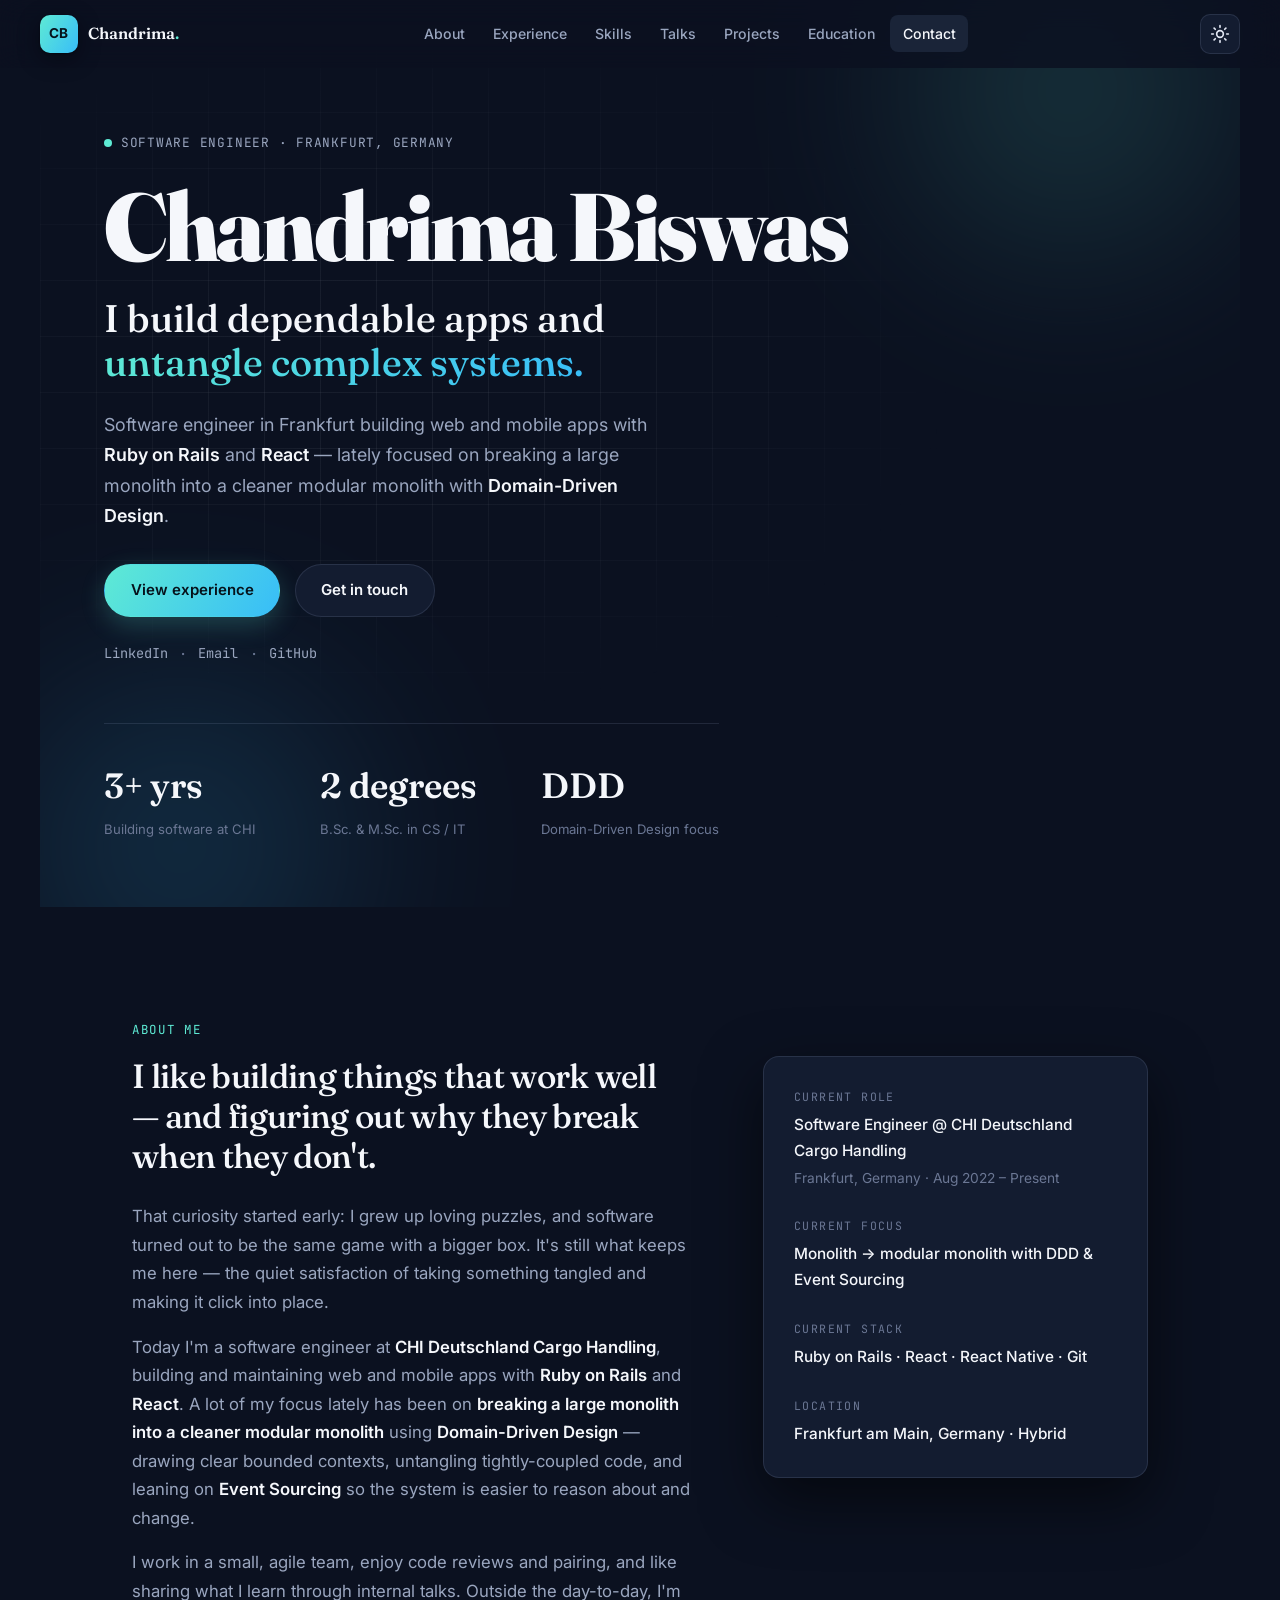
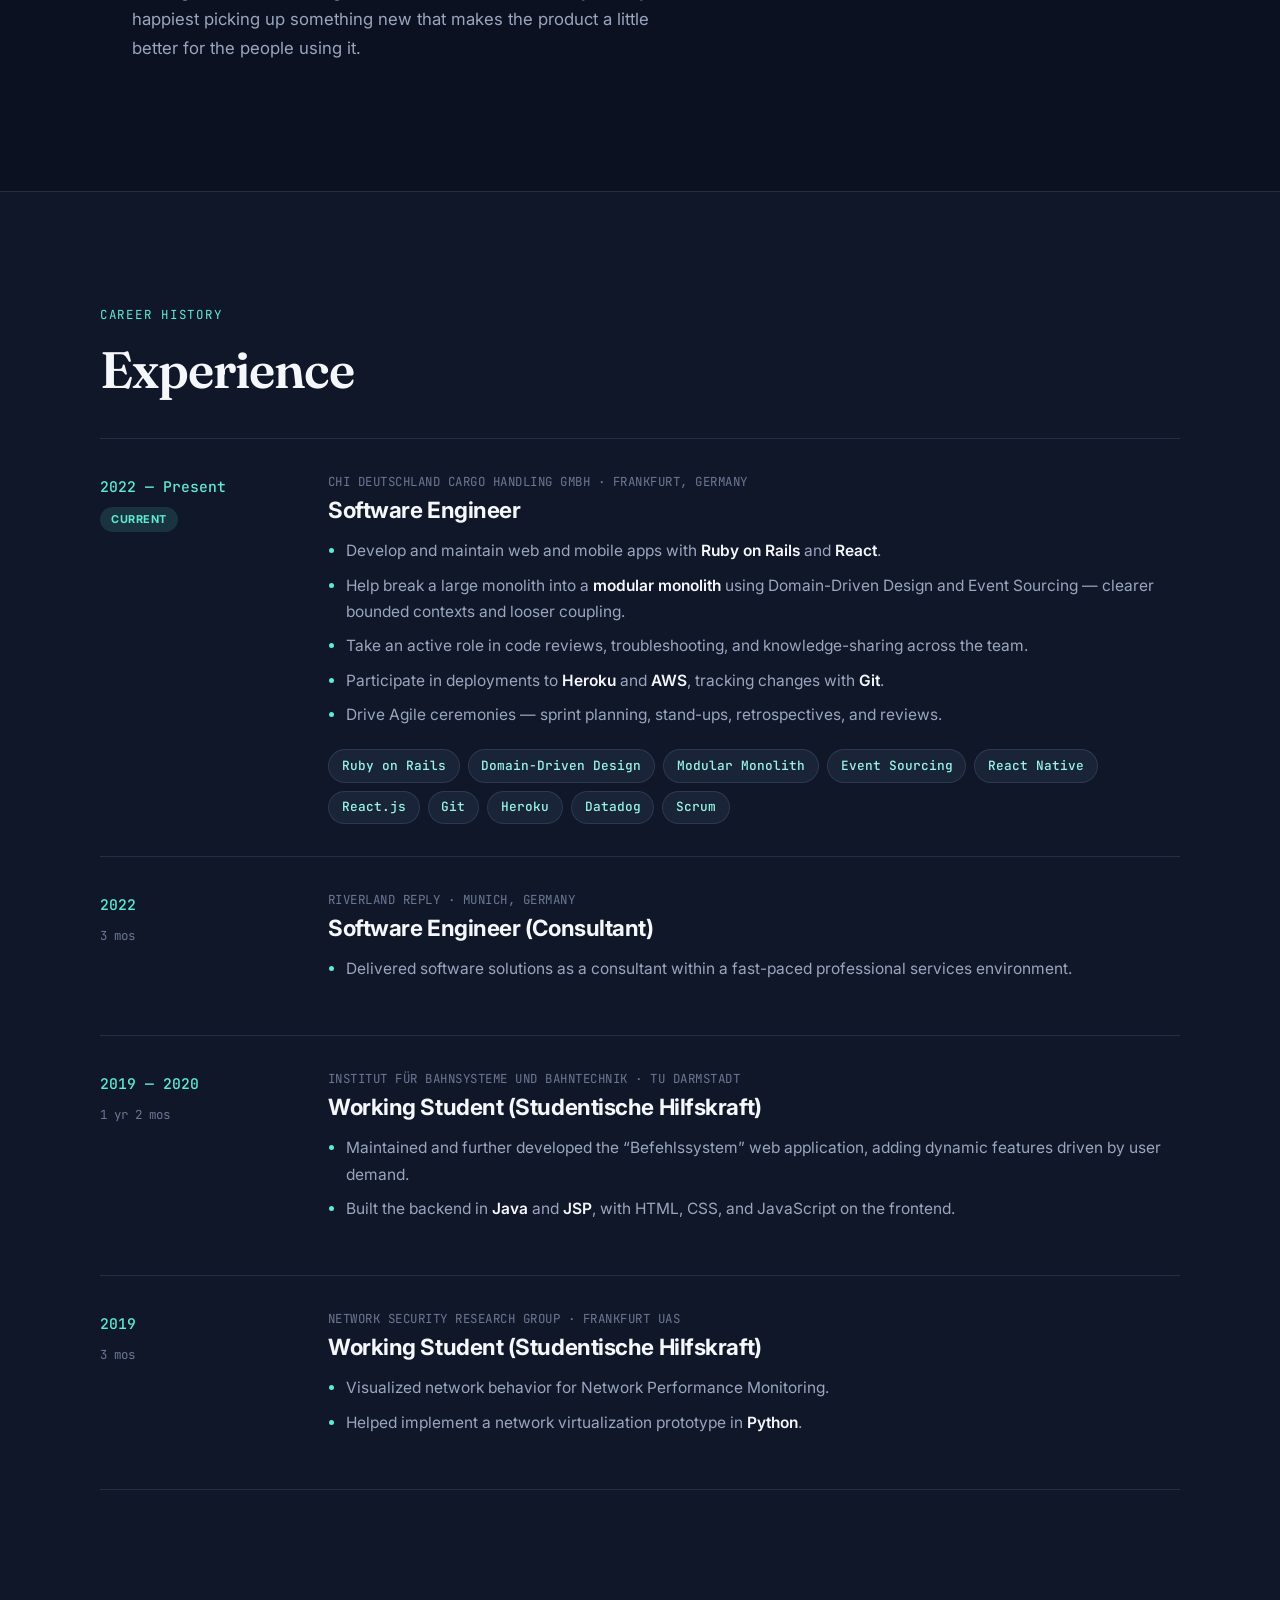
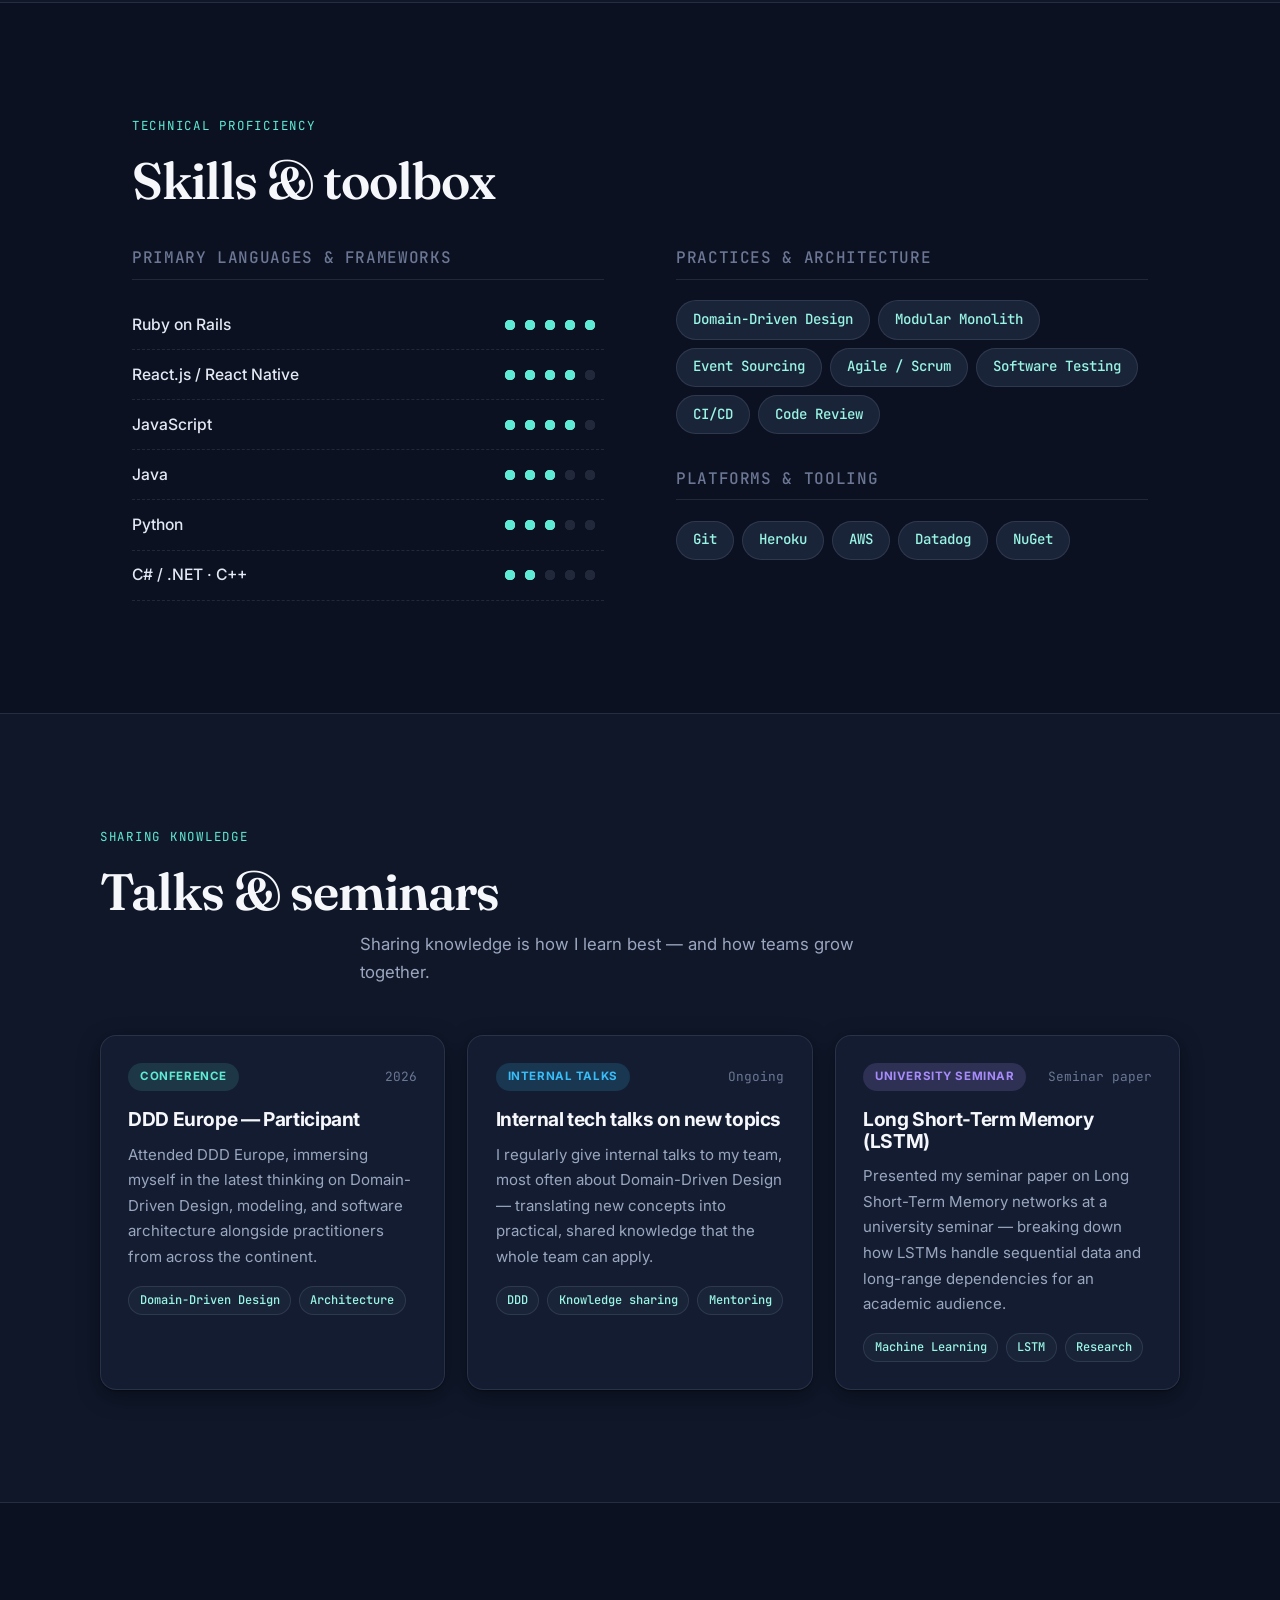
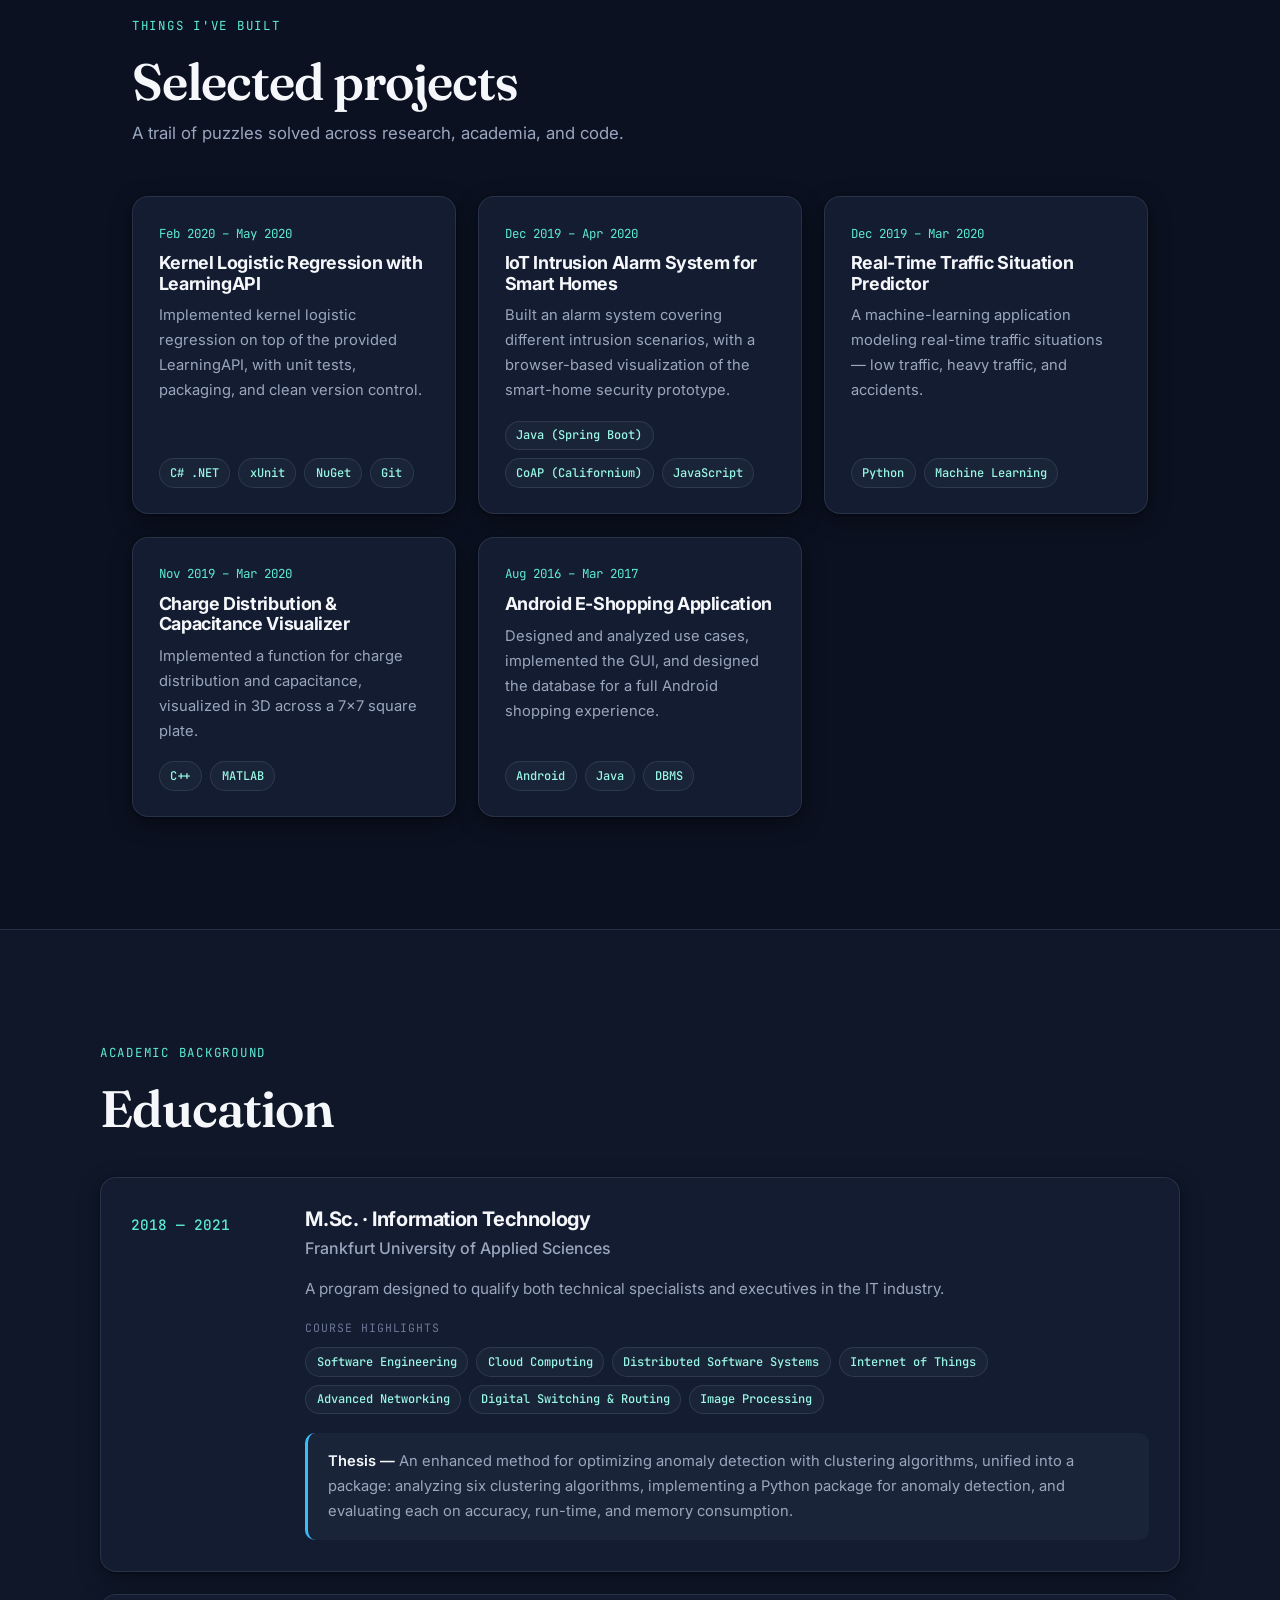
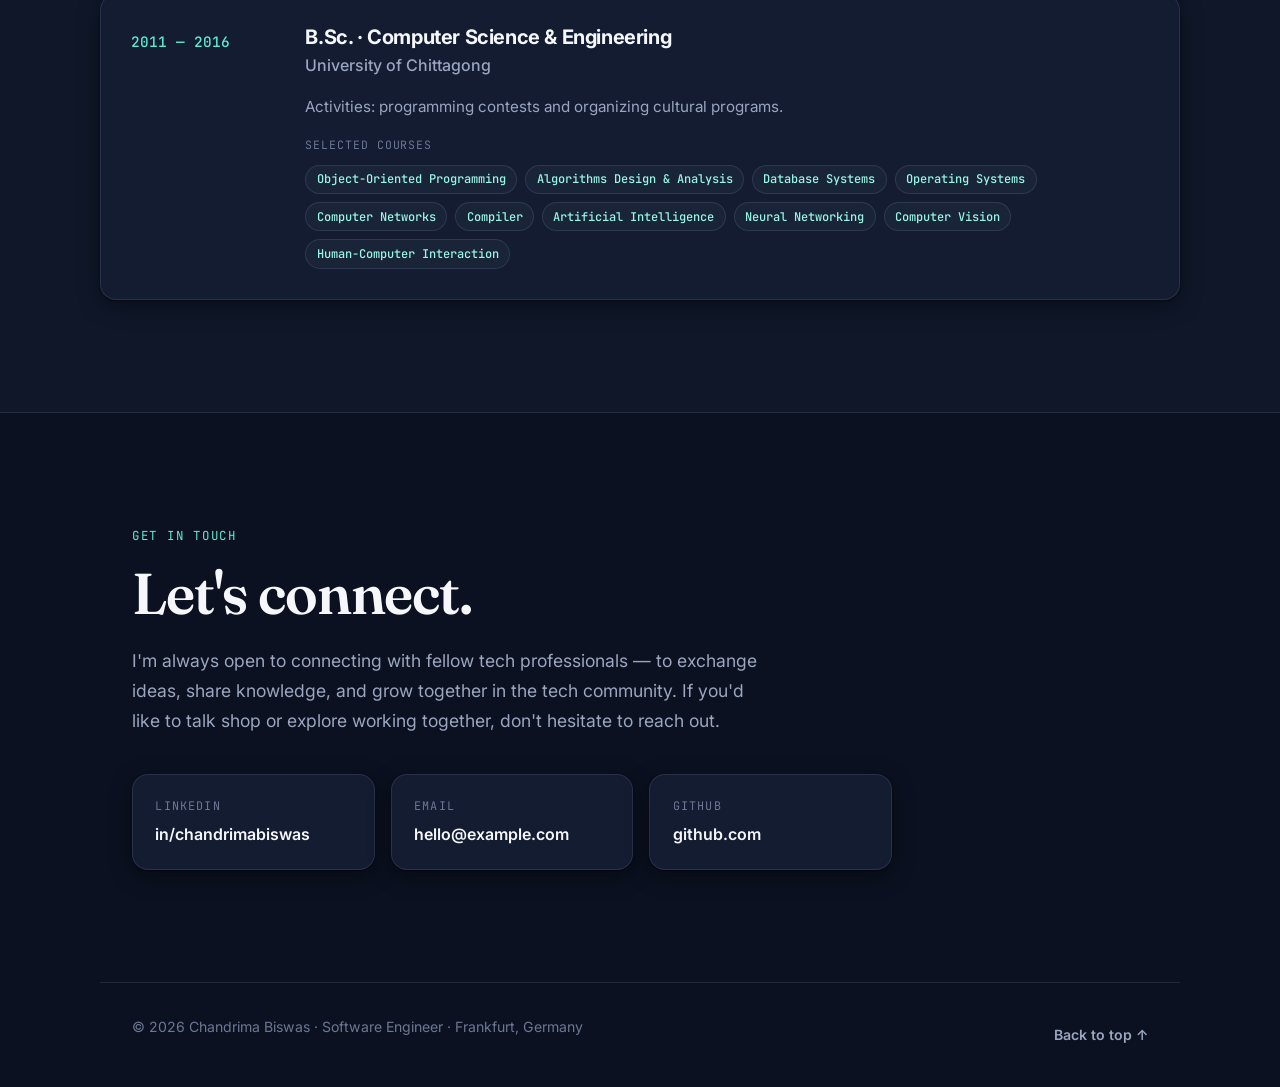
==== index.html @ 15099e91 "Add files via upload" ====
<!DOCTYPE html>
<html lang="en">
  <head>
    <meta charset="UTF-8" />
    <meta name="viewport" content="width=device-width, initial-scale=1.0" />
    <meta
      name="description"
      content="Chandrima Biswas — Software Engineer in Frankfurt. Ruby on Rails, React, and Domain-Driven Design."
    />
    <meta name="author" content="Chandrima Biswas" />
    <title>Chandrima Biswas · Software Engineer</title>
    <link rel="preconnect" href="https://fonts.googleapis.com" />
    <link rel="preconnect" href="https://fonts.gstatic.com" crossorigin />
    <link
      href="https://fonts.googleapis.com/css2?family=Fraunces:opsz,wght@9..144,400;9..144,500;9..144,600;9..144,700;9..144,900&family=Inter:wght@400;500;600;700&family=JetBrains+Mono:wght@400;500&display=swap"
      rel="stylesheet"
    />
    <link rel="stylesheet" href="styles.css" />
    <link
      rel="icon"
      href="data:image/svg+xml,%3Csvg xmlns='http://www.w3.org/2000/svg' viewBox='0 0 100 100'%3E%3Ctext y='.9em' font-size='90'%3E%F0%9F%A7%A9%3C/text%3E%3C/svg%3E"
    />
  </head>
  <body>
    <!-- Progress bar -->
    <div class="scroll-progress" id="scrollProgress"></div>

    <!-- Navigation -->
    <header class="nav" id="nav">
      <a href="#top" class="nav__brand">
        <span class="nav__brand-mark">CB</span>
        <span class="nav__brand-name">Chandrima<span class="nav__brand-dot">.</span></span>
      </a>
      <nav class="nav__links" id="navLinks">
        <a href="#about">About</a>
        <a href="#experience">Experience</a>
        <a href="#skills">Skills</a>
        <a href="#talks">Talks</a>
        <a href="#projects">Projects</a>
        <a href="#education">Education</a>
        <a href="#contact">Contact</a>
      </nav>
      <div class="nav__actions">
        <button
          class="theme-toggle"
          id="themeToggle"
          aria-label="Toggle color theme"
        >
          <svg class="theme-toggle__sun" viewBox="0 0 24 24" width="20" height="20">
            <circle cx="12" cy="12" r="4" />
            <path
              d="M12 2v2M12 20v2M4.93 4.93l1.41 1.41M17.66 17.66l1.41 1.41M2 12h2M20 12h2M4.93 19.07l1.41-1.41M17.66 6.34l1.41-1.41"
            />
          </svg>
          <svg class="theme-toggle__moon" viewBox="0 0 24 24" width="20" height="20">
            <path d="M21 12.79A9 9 0 1 1 11.21 3 7 7 0 0 0 21 12.79z" />
          </svg>
        </button>
        <button class="nav__burger" id="navBurger" aria-label="Open menu">
          <span></span><span></span><span></span>
        </button>
      </div>
    </header>

    <main id="top">
      <!-- Hero -->
      <section class="hero">
        <div class="hero__bg" aria-hidden="true">
          <div class="hero__blob hero__blob--1"></div>
          <div class="hero__blob hero__blob--2"></div>
          <div class="hero__grid"></div>
        </div>
        <div class="hero__inner reveal">
          <p class="hero__eyebrow">
            <span class="hero__dot"></span> Software Engineer · Frankfurt, Germany
          </p>
          <h1 class="hero__name">
            Chandrima <span class="hero__last">Biswas</span>
          </h1>
          <p class="hero__tag">
            I build dependable apps and<br />
            <span class="grad-text">untangle complex systems.</span>
          </p>
          <p class="hero__intro">
            Software engineer in Frankfurt building web and mobile apps with
            <strong>Ruby on Rails</strong> and <strong>React</strong> — lately
            focused on breaking a large monolith into a cleaner modular monolith
            with <strong>Domain-Driven Design</strong>.
          </p>
          <div class="hero__cta">
            <a href="#experience" class="btn btn--primary">View experience</a>
            <a href="#contact" class="btn btn--ghost">Get in touch</a>
          </div>
          <div class="hero__social">
            <a href="https://www.linkedin.com/in/chandrimabiswas/" target="_blank" rel="noopener">LinkedIn</a>
            <span aria-hidden="true">·</span>
            <a href="mailto:cbiswascse26@gmail.com">Email</a>
            <span aria-hidden="true">·</span>
            <a href="https://github.com/cbiswascse" target="_blank" rel="noopener">GitHub</a>
          </div>
        </div>
        <ul class="hero__stats reveal">
          <li>
            <strong>3+ yrs</strong>
            <span>Building software at CHI</span>
          </li>
          <li>
            <strong>2 degrees</strong>
            <span>B.Sc. &amp; M.Sc. in CS / IT</span>
          </li>
          <li>
            <strong>DDD</strong>
            <span>Domain-Driven Design focus</span>
          </li>
        </ul>
      </section>

      <!-- About / Story -->
      <section class="section" id="about">
        <p class="section__eyebrow">About me</p>
        <div class="about">
          <div class="about__story reveal">
            <h2 class="about__headline">
              I like building things that work well — and figuring out why they
              break when they don't.
            </h2>
            <p>
              That curiosity started early: I grew up loving puzzles, and software
              turned out to be the same game with a bigger box. It's still what
              keeps me here — the quiet satisfaction of taking something tangled
              and making it click into place.
            </p>
            <p>
              Today I'm a software engineer at
              <strong>CHI Deutschland Cargo Handling</strong>, building and
              maintaining web and mobile apps with
              <strong>Ruby on Rails</strong> and <strong>React</strong>. A lot of
              my focus lately has been on
              <strong>breaking a large monolith into a cleaner modular monolith</strong>
              using <strong>Domain-Driven Design</strong> — drawing clear bounded
              contexts, untangling tightly-coupled code, and leaning on
              <strong>Event Sourcing</strong> so the system is easier to reason
              about and change.
            </p>
            <p>
              I work in a small, agile team, enjoy code reviews and pairing, and
              like sharing what I learn through internal talks. Outside the
              day-to-day, I'm happiest picking up something new that makes the
              product a little better for the people using it.
            </p>
          </div>
          <aside class="about__panel reveal">
            <div class="fact">
              <p class="fact__label">Current role</p>
              <p class="fact__value">
                Software Engineer @ CHI Deutschland Cargo Handling
                <span>Frankfurt, Germany · Aug 2022 – Present</span>
              </p>
            </div>
            <div class="fact">
              <p class="fact__label">Current focus</p>
              <p class="fact__value">
                Monolith → modular monolith with DDD &amp; Event Sourcing
              </p>
            </div>
            <div class="fact">
              <p class="fact__label">Current stack</p>
              <p class="fact__value">
                Ruby on Rails · React · React Native · Git
              </p>
            </div>
            <div class="fact">
              <p class="fact__label">Location</p>
              <p class="fact__value">Frankfurt am Main, Germany · Hybrid</p>
            </div>
          </aside>
        </div>
      </section>

      <!-- Experience -->
      <section class="section section--alt" id="experience">
        <p class="section__eyebrow">Career history</p>
        <h2 class="section__title">Experience</h2>
        <div class="xp">
          <article class="xp__item reveal">
            <div class="xp__when">
              <span class="xp__years">2022 — Present</span>
              <span class="badge badge--live">Current</span>
            </div>
            <div class="xp__what">
              <p class="xp__org">CHI Deutschland Cargo Handling GmbH · Frankfurt, Germany</p>
              <h3 class="xp__role">Software Engineer</h3>
              <ul class="xp__points">
                <li>
                  Develop and maintain web and mobile apps with
                  <strong>Ruby on Rails</strong> and <strong>React</strong>.
                </li>
                <li>
                  Help break a large monolith into a
                  <strong>modular monolith</strong> using Domain-Driven Design and
                  Event Sourcing — clearer bounded contexts and looser coupling.
                </li>
                <li>
                  Take an active role in code reviews, troubleshooting, and
                  knowledge-sharing across the team.
                </li>
                <li>
                  Participate in deployments to <strong>Heroku</strong> and
                  <strong>AWS</strong>, tracking changes with <strong>Git</strong>.
                </li>
                <li>
                  Drive Agile ceremonies — sprint planning, stand-ups,
                  retrospectives, and reviews.
                </li>
              </ul>
              <ul class="chips">
                <li>Ruby on Rails</li>
                <li>Domain-Driven Design</li>
                <li>Modular Monolith</li>
                <li>Event Sourcing</li>
                <li>React Native</li>
                <li>React.js</li>
                <li>Git</li>
                <li>Heroku</li>
                <li>Datadog</li>
                <li>Scrum</li>
              </ul>
            </div>
          </article>

          <article class="xp__item reveal">
            <div class="xp__when">
              <span class="xp__years">2022</span>
              <span class="xp__sub">3 mos</span>
            </div>
            <div class="xp__what">
              <p class="xp__org">Riverland Reply · Munich, Germany</p>
              <h3 class="xp__role">Software Engineer (Consultant)</h3>
              <ul class="xp__points">
                <li>
                  Delivered software solutions as a consultant within a fast-paced
                  professional services environment.
                </li>
              </ul>
            </div>
          </article>

          <article class="xp__item reveal">
            <div class="xp__when">
              <span class="xp__years">2019 — 2020</span>
              <span class="xp__sub">1 yr 2 mos</span>
            </div>
            <div class="xp__what">
              <p class="xp__org">
                Institut für Bahnsysteme und Bahntechnik · TU Darmstadt
              </p>
              <h3 class="xp__role">Working Student (Studentische Hilfskraft)</h3>
              <ul class="xp__points">
                <li>
                  Maintained and further developed the “Befehlssystem” web
                  application, adding dynamic features driven by user demand.
                </li>
                <li>
                  Built the backend in <strong>Java</strong> and
                  <strong>JSP</strong>, with HTML, CSS, and JavaScript on the
                  frontend.
                </li>
              </ul>
            </div>
          </article>

          <article class="xp__item reveal">
            <div class="xp__when">
              <span class="xp__years">2019</span>
              <span class="xp__sub">3 mos</span>
            </div>
            <div class="xp__what">
              <p class="xp__org">
                Network Security Research Group · Frankfurt UAS
              </p>
              <h3 class="xp__role">Working Student (Studentische Hilfskraft)</h3>
              <ul class="xp__points">
                <li>
                  Visualized network behavior for Network Performance Monitoring.
                </li>
                <li>
                  Helped implement a network virtualization prototype in
                  <strong>Python</strong>.
                </li>
              </ul>
            </div>
          </article>
        </div>
      </section>

      <!-- Skills -->
      <section class="section" id="skills">
        <p class="section__eyebrow">Technical proficiency</p>
        <h2 class="section__title">Skills &amp; toolbox</h2>
        <div class="skills">
          <div class="skills__col reveal">
            <h3 class="skills__heading">Primary languages &amp; frameworks</h3>
            <div class="skill">
              <span class="skill__name">Ruby on Rails</span>
              <span class="dots" data-level="5" aria-hidden="true"></span>
            </div>
            <div class="skill">
              <span class="skill__name">React.js / React Native</span>
              <span class="dots" data-level="4" aria-hidden="true"></span>
            </div>
            <div class="skill">
              <span class="skill__name">JavaScript</span>
              <span class="dots" data-level="4" aria-hidden="true"></span>
            </div>
            <div class="skill">
              <span class="skill__name">Java</span>
              <span class="dots" data-level="3" aria-hidden="true"></span>
            </div>
            <div class="skill">
              <span class="skill__name">Python</span>
              <span class="dots" data-level="3" aria-hidden="true"></span>
            </div>
            <div class="skill">
              <span class="skill__name">C# / .NET · C++</span>
              <span class="dots" data-level="2" aria-hidden="true"></span>
            </div>
          </div>

          <div class="skills__col reveal">
            <h3 class="skills__heading">Practices &amp; architecture</h3>
            <ul class="chips chips--lg">
              <li>Domain-Driven Design</li>
              <li>Modular Monolith</li>
              <li>Event Sourcing</li>
              <li>Agile / Scrum</li>
              <li>Software Testing</li>
              <li>CI/CD</li>
              <li>Code Review</li>
            </ul>

            <h3 class="skills__heading skills__heading--mt">
              Platforms &amp; tooling
            </h3>
            <ul class="chips chips--lg">
              <li>Git</li>
              <li>Heroku</li>
              <li>AWS</li>
              <li>Datadog</li>
              <li>NuGet</li>
            </ul>
          </div>
        </div>
      </section>

      <!-- Talks & Seminars  (kept as-is) -->
      <section class="section section--alt" id="talks">
        <p class="section__eyebrow">Sharing knowledge</p>
        <h2 class="section__title">Talks &amp; seminars</h2>
        <p class="section__sub">
          Sharing knowledge is how I learn best — and how teams grow together.
        </p>
        <div class="talks">
          <article class="talk reveal">
            <div class="talk__top">
              <span class="talk__tag">Conference</span>
              <span class="talk__year">2026</span>
            </div>
            <h3 class="talk__title">DDD Europe — Participant</h3>
            <p class="talk__desc">
              Attended DDD Europe, immersing myself in the latest thinking on
              Domain-Driven Design, modeling, and software architecture alongside
              practitioners from across the continent.
            </p>
            <ul class="chips chips--sm">
              <li>Domain-Driven Design</li>
              <li>Architecture</li>
            </ul>
          </article>

          <article class="talk reveal">
            <div class="talk__top">
              <span class="talk__tag talk__tag--alt">Internal talks</span>
              <span class="talk__year">Ongoing</span>
            </div>
            <h3 class="talk__title">Internal tech talks on new topics</h3>
            <p class="talk__desc">
              I regularly give internal talks to my team, most often about
              Domain-Driven Design — translating new concepts into practical,
              shared knowledge that the whole team can apply.
            </p>
            <ul class="chips chips--sm">
              <li>DDD</li>
              <li>Knowledge sharing</li>
              <li>Mentoring</li>
            </ul>
          </article>

          <article class="talk reveal">
            <div class="talk__top">
              <span class="talk__tag talk__tag--uni">University seminar</span>
              <span class="talk__year">Seminar paper</span>
            </div>
            <h3 class="talk__title">Long Short-Term Memory (LSTM)</h3>
            <p class="talk__desc">
              Presented my seminar paper on Long Short-Term Memory networks at a
              university seminar — breaking down how LSTMs handle sequential data
              and long-range dependencies for an academic audience.
            </p>
            <ul class="chips chips--sm">
              <li>Machine Learning</li>
              <li>LSTM</li>
              <li>Research</li>
            </ul>
          </article>
        </div>
      </section>

      <!-- Selected projects  (kept as-is) -->
      <section class="section" id="projects">
        <p class="section__eyebrow">Things I've built</p>
        <h2 class="section__title">Selected projects</h2>
        <p class="section__sub">
          A trail of puzzles solved across research, academia, and code.
        </p>
        <div class="projects">
          <article class="pcard reveal">
            <span class="pcard__date">Feb 2020 – May 2020</span>
            <h3 class="pcard__title">Kernel Logistic Regression with LearningAPI</h3>
            <p class="pcard__desc">
              Implemented kernel logistic regression on top of the provided
              LearningAPI, with unit tests, packaging, and clean version control.
            </p>
            <ul class="chips chips--sm">
              <li>C# .NET</li>
              <li>xUnit</li>
              <li>NuGet</li>
              <li>Git</li>
            </ul>
          </article>

          <article class="pcard reveal">
            <span class="pcard__date">Dec 2019 – Apr 2020</span>
            <h3 class="pcard__title">IoT Intrusion Alarm System for Smart Homes</h3>
            <p class="pcard__desc">
              Built an alarm system covering different intrusion scenarios, with a
              browser-based visualization of the smart-home security prototype.
            </p>
            <ul class="chips chips--sm">
              <li>Java (Spring Boot)</li>
              <li>CoAP (Californium)</li>
              <li>JavaScript</li>
            </ul>
          </article>

          <article class="pcard reveal">
            <span class="pcard__date">Dec 2019 – Mar 2020</span>
            <h3 class="pcard__title">Real-Time Traffic Situation Predictor</h3>
            <p class="pcard__desc">
              A machine-learning application modeling real-time traffic situations —
              low traffic, heavy traffic, and accidents.
            </p>
            <ul class="chips chips--sm">
              <li>Python</li>
              <li>Machine Learning</li>
            </ul>
          </article>

          <article class="pcard reveal">
            <span class="pcard__date">Nov 2019 – Mar 2020</span>
            <h3 class="pcard__title">Charge Distribution &amp; Capacitance Visualizer</h3>
            <p class="pcard__desc">
              Implemented a function for charge distribution and capacitance,
              visualized in 3D across a 7×7 square plate.
            </p>
            <ul class="chips chips--sm">
              <li>C++</li>
              <li>MATLAB</li>
            </ul>
          </article>

          <article class="pcard reveal">
            <span class="pcard__date">Aug 2016 – Mar 2017</span>
            <h3 class="pcard__title">Android E-Shopping Application</h3>
            <p class="pcard__desc">
              Designed and analyzed use cases, implemented the GUI, and designed the
              database for a full Android shopping experience.
            </p>
            <ul class="chips chips--sm">
              <li>Android</li>
              <li>Java</li>
              <li>DBMS</li>
            </ul>
          </article>
        </div>
      </section>

      <!-- Education -->
      <section class="section section--alt" id="education">
        <p class="section__eyebrow">Academic background</p>
        <h2 class="section__title">Education</h2>
        <div class="edu">
          <article class="ecard reveal">
            <div class="ecard__year">2018 — 2021</div>
            <div class="ecard__body">
              <h3 class="ecard__deg">M.Sc. · Information Technology</h3>
              <p class="ecard__school">Frankfurt University of Applied Sciences</p>
              <p class="ecard__desc">
                A program designed to qualify both technical specialists and
                executives in the IT industry.
              </p>
              <p class="ecard__label">Course highlights</p>
              <ul class="chips chips--sm">
                <li>Software Engineering</li>
                <li>Cloud Computing</li>
                <li>Distributed Software Systems</li>
                <li>Internet of Things</li>
                <li>Advanced Networking</li>
                <li>Digital Switching &amp; Routing</li>
                <li>Image Processing</li>
              </ul>
              <div class="ecard__thesis">
                <strong>Thesis —</strong> An enhanced method for optimizing anomaly
                detection with clustering algorithms, unified into a package:
                analyzing six clustering algorithms, implementing a Python package
                for anomaly detection, and evaluating each on accuracy, run-time,
                and memory consumption.
              </div>
            </div>
          </article>

          <article class="ecard reveal">
            <div class="ecard__year">2011 — 2016</div>
            <div class="ecard__body">
              <h3 class="ecard__deg">B.Sc. · Computer Science &amp; Engineering</h3>
              <p class="ecard__school">University of Chittagong</p>
              <p class="ecard__desc">
                Activities: programming contests and organizing cultural programs.
              </p>
              <p class="ecard__label">Selected courses</p>
              <ul class="chips chips--sm">
                <li>Object-Oriented Programming</li>
                <li>Algorithms Design &amp; Analysis</li>
                <li>Database Systems</li>
                <li>Operating Systems</li>
                <li>Computer Networks</li>
                <li>Compiler</li>
                <li>Artificial Intelligence</li>
                <li>Neural Networking</li>
                <li>Computer Vision</li>
                <li>Human-Computer Interaction</li>
              </ul>
            </div>
          </article>
        </div>
      </section>

      <!-- Contact -->
      <section class="section section--contact" id="contact">
        <p class="section__eyebrow">Get in touch</p>
        <div class="contact reveal">
          <h2 class="contact__title">Let's connect.</h2>
          <p class="contact__sub">
            I'm always open to connecting with fellow tech professionals — to
            exchange ideas, share knowledge, and grow together in the tech
            community. If you'd like to talk shop or explore working together,
            don't hesitate to reach out.
          </p>
          <div class="contact__grid">
            <a
              class="contact__card"
              href="https://www.linkedin.com/in/chandrimabiswas/"
              target="_blank"
              rel="noopener"
            >
              <span class="contact__card-label">LinkedIn</span>
              <span class="contact__card-value">in/chandrimabiswas</span>
            </a>
            <a class="contact__card" href="mailto:hello@example.com">
              <span class="contact__card-label">Email</span>
              <span class="contact__card-value">hello@example.com</span>
            </a>
            <a
              class="contact__card"
              href="https://github.com/"
              target="_blank"
              rel="noopener"
            >
              <span class="contact__card-label">GitHub</span>
              <span class="contact__card-value">github.com</span>
            </a>
          </div>
        </div>
      </section>
    </main>

    <footer class="footer">
      <p>© <span id="year"></span> Chandrima Biswas · Software Engineer · Frankfurt, Germany</p>
      <a href="#top" class="footer__top">Back to top ↑</a>
    </footer>

    <script src="script.js"></script>
  </body>
</html>
---- styles.css ----
/* ============================================================
   Chandrima Biswas — Portfolio (editorial layout · dark teal)
   ============================================================ */

/* ----- Theme tokens (dark by default) ----- */
:root {
  --bg: #0b1120;
  --bg-alt: #0f1729;
  --surface: #131c30;
  --surface-2: #1a2438;
  --text: #e3e8f4;
  --text-strong: #f5f7fb;
  --text-soft: #9aa6bf;
  --text-faint: #6b7794;
  --border: rgba(148, 163, 198, 0.16);
  --accent: #5eead4;
  --accent-soft: #99f6e4;
  --accent-2: #38bdf8;
  --accent-3: #a78bfa;
  --grad: linear-gradient(120deg, #5eead4 0%, #38bdf8 100%);
  --glow: rgba(94, 234, 212, 0.13);
  --shadow-sm: 0 1px 2px rgba(0, 0, 0, 0.4), 0 6px 22px rgba(0, 0, 0, 0.4);
  --shadow-md: 0 22px 60px rgba(0, 0, 0, 0.55);
  --radius: 16px;
  --radius-sm: 10px;
  --maxw: 1080px;
  --font-sans: "Inter", system-ui, -apple-system, sans-serif;
  --font-serif: "Fraunces", Georgia, serif;
  --font-mono: "JetBrains Mono", ui-monospace, monospace;
}

[data-theme="light"] {
  --bg: #f6f4ef;
  --bg-alt: #fffefb;
  --surface: #ffffff;
  --surface-2: #efece4;
  --text: #24303f;
  --text-strong: #11171f;
  --text-soft: #51607a;
  --text-faint: #8793a8;
  --border: rgba(36, 48, 63, 0.14);
  --accent: #0d9488;
  --accent-soft: #0f766e;
  --accent-2: #0284c7;
  --accent-3: #7c3aed;
  --grad: linear-gradient(120deg, #0d9488 0%, #0284c7 100%);
  --glow: rgba(13, 148, 136, 0.1);
  --shadow-sm: 0 1px 2px rgba(36, 48, 63, 0.05),
    0 6px 20px rgba(36, 48, 63, 0.06);
  --shadow-md: 0 18px 50px rgba(36, 48, 63, 0.12);
}

/* ----- Base ----- */
*,
*::before,
*::after {
  box-sizing: border-box;
}

html {
  scroll-behavior: smooth;
  scroll-padding-top: 90px;
}

body {
  margin: 0;
  font-family: var(--font-sans);
  background: var(--bg);
  color: var(--text);
  line-height: 1.7;
  -webkit-font-smoothing: antialiased;
  transition: background 0.4s ease, color 0.4s ease;
  overflow-x: hidden;
}

h1,
h2,
h3 {
  margin: 0;
  line-height: 1.12;
  letter-spacing: -0.02em;
}

p {
  margin: 0 0 1rem;
}

a {
  color: inherit;
  text-decoration: none;
}

strong {
  color: var(--text-strong);
  font-weight: 600;
}

em {
  font-style: italic;
  color: var(--accent);
}

.grad-text {
  background: var(--grad);
  -webkit-background-clip: text;
  background-clip: text;
  color: transparent;
}

/* ----- Scroll progress ----- */
.scroll-progress {
  position: fixed;
  top: 0;
  left: 0;
  height: 3px;
  width: 0%;
  background: var(--grad);
  z-index: 1000;
  transition: width 0.1s linear;
}

/* ----- Navigation ----- */
.nav {
  position: fixed;
  top: 0;
  left: 0;
  right: 0;
  z-index: 900;
  display: flex;
  align-items: center;
  justify-content: space-between;
  gap: 1rem;
  padding: 0.85rem clamp(1rem, 4vw, 2.5rem);
  background: color-mix(in srgb, var(--bg) 82%, transparent);
  backdrop-filter: blur(14px);
  border-bottom: 1px solid transparent;
  transition: border-color 0.3s ease, background 0.3s ease;
}

.nav.is-scrolled {
  border-bottom-color: var(--border);
}

.nav__brand {
  display: flex;
  align-items: center;
  gap: 0.65rem;
  font-weight: 700;
}

.nav__brand-mark {
  display: grid;
  place-items: center;
  width: 38px;
  height: 38px;
  border-radius: 10px;
  background: var(--grad);
  color: #06121b;
  font-size: 0.85rem;
  font-weight: 700;
  letter-spacing: 0.02em;
  box-shadow: var(--shadow-sm);
}

.nav__brand-name {
  font-size: 1rem;
  font-family: var(--font-serif);
  font-weight: 600;
  color: var(--text-strong);
}

.nav__brand-dot {
  color: var(--accent);
}

.nav__links {
  display: flex;
  gap: 0.15rem;
}

.nav__links a {
  position: relative;
  padding: 0.4rem 0.8rem;
  font-size: 0.88rem;
  font-weight: 500;
  color: var(--text-soft);
  border-radius: 8px;
  transition: color 0.2s ease, background 0.2s ease;
}

.nav__links a:hover,
.nav__links a.is-active {
  color: var(--text-strong);
  background: var(--surface-2);
}

.nav__actions {
  display: flex;
  align-items: center;
  gap: 0.5rem;
}

.theme-toggle {
  display: grid;
  place-items: center;
  width: 40px;
  height: 40px;
  border-radius: 10px;
  border: 1px solid var(--border);
  background: var(--surface);
  color: var(--text);
  cursor: pointer;
  transition: transform 0.2s ease, background 0.2s ease;
}

.theme-toggle:hover {
  transform: translateY(-2px);
}

.theme-toggle svg {
  fill: none;
  stroke: currentColor;
  stroke-width: 2;
  stroke-linecap: round;
  stroke-linejoin: round;
}

.theme-toggle__moon {
  display: none;
}

[data-theme="light"] .theme-toggle__sun {
  display: none;
}

[data-theme="light"] .theme-toggle__moon {
  display: block;
}

.nav__burger {
  display: none;
  flex-direction: column;
  gap: 5px;
  width: 40px;
  height: 40px;
  border: 1px solid var(--border);
  border-radius: 10px;
  background: var(--surface);
  cursor: pointer;
  align-items: center;
  justify-content: center;
}

.nav__burger span {
  width: 18px;
  height: 2px;
  background: var(--text);
  border-radius: 2px;
  transition: transform 0.3s ease, opacity 0.3s ease;
}

.nav.is-open .nav__burger span:nth-child(1) {
  transform: translateY(7px) rotate(45deg);
}
.nav.is-open .nav__burger span:nth-child(2) {
  opacity: 0;
}
.nav.is-open .nav__burger span:nth-child(3) {
  transform: translateY(-7px) rotate(-45deg);
}

/* ----- Buttons ----- */
.btn {
  display: inline-flex;
  align-items: center;
  justify-content: center;
  padding: 0.8rem 1.6rem;
  border-radius: 999px;
  font-weight: 600;
  font-size: 0.94rem;
  cursor: pointer;
  border: 1px solid transparent;
  transition: transform 0.2s ease, box-shadow 0.2s ease, background 0.2s ease;
}

.btn--primary {
  background: var(--grad);
  color: #06121b;
  box-shadow: 0 8px 24px rgba(94, 234, 212, 0.22);
}

.btn--primary:hover {
  transform: translateY(-3px);
  box-shadow: 0 14px 34px rgba(94, 234, 212, 0.32);
}

.btn--ghost {
  background: var(--surface);
  color: var(--text-strong);
  border-color: var(--border);
}

.btn--ghost:hover {
  transform: translateY(-3px);
  box-shadow: var(--shadow-sm);
}

/* ----- Hero ----- */
.hero {
  position: relative;
  min-height: 100vh;
  display: flex;
  flex-direction: column;
  justify-content: center;
  gap: 3.5rem;
  padding: 8rem clamp(1.2rem, 6vw, 4rem) 4rem;
  max-width: calc(var(--maxw) + 120px);
  margin: 0 auto;
  overflow: hidden;
}

.hero__bg {
  position: absolute;
  inset: 0;
  z-index: 0;
}

.hero__blob {
  position: absolute;
  border-radius: 50%;
  filter: blur(90px);
  opacity: 0.22;
  animation: float 16s ease-in-out infinite;
}

.hero__blob--1 {
  width: 460px;
  height: 460px;
  background: radial-gradient(circle, var(--accent), transparent 70%);
  top: -140px;
  right: -60px;
}

.hero__blob--2 {
  width: 520px;
  height: 520px;
  background: radial-gradient(circle, var(--accent-2), transparent 70%);
  bottom: -200px;
  left: -120px;
  animation-delay: -8s;
}

.hero__grid {
  position: absolute;
  inset: 0;
  background-image: linear-gradient(
      color-mix(in srgb, var(--text) 6%, transparent) 1px,
      transparent 1px
    ),
    linear-gradient(
      90deg,
      color-mix(in srgb, var(--text) 6%, transparent) 1px,
      transparent 1px
    );
  background-size: 56px 56px;
  mask-image: radial-gradient(ellipse 65% 55% at 30% 40%, #000 20%, transparent 72%);
}

@keyframes float {
  0%,
  100% {
    transform: translate(0, 0) scale(1);
  }
  50% {
    transform: translate(-30px, 36px) scale(1.08);
  }
}

.hero__inner {
  position: relative;
  z-index: 1;
  max-width: 760px;
}

.hero__eyebrow {
  display: inline-flex;
  align-items: center;
  gap: 0.55rem;
  margin: 0 0 1.6rem;
  font-family: var(--font-mono);
  font-size: 0.8rem;
  letter-spacing: 0.06em;
  text-transform: uppercase;
  color: var(--text-soft);
}

.hero__dot {
  width: 8px;
  height: 8px;
  border-radius: 50%;
  background: var(--accent);
  box-shadow: 0 0 0 0 rgba(94, 234, 212, 0.6);
  animation: pulse 2s infinite;
}

@keyframes pulse {
  0% {
    box-shadow: 0 0 0 0 rgba(94, 234, 212, 0.5);
  }
  70% {
    box-shadow: 0 0 0 10px rgba(94, 234, 212, 0);
  }
  100% {
    box-shadow: 0 0 0 0 rgba(94, 234, 212, 0);
  }
}

.hero__name {
  font-family: var(--font-serif);
  font-weight: 900;
  font-size: clamp(3rem, 9vw, 6rem);
  letter-spacing: -0.03em;
  line-height: 0.98;
  color: var(--text-strong);
}

.hero__last {
  display: inline-block;
}

.hero__tag {
  font-family: var(--font-serif);
  font-weight: 500;
  font-size: clamp(1.4rem, 3.6vw, 2.4rem);
  line-height: 1.15;
  margin: 1.4rem 0 1.6rem;
  color: var(--text-strong);
}

.hero__intro {
  max-width: 580px;
  font-size: clamp(1rem, 2vw, 1.12rem);
  color: var(--text-soft);
  margin-bottom: 2rem;
}

.hero__cta {
  display: flex;
  gap: 0.9rem;
  flex-wrap: wrap;
  margin-bottom: 1.6rem;
}

.hero__social {
  display: flex;
  align-items: center;
  gap: 0.7rem;
  font-family: var(--font-mono);
  font-size: 0.85rem;
  color: var(--text-faint);
}

.hero__social a {
  color: var(--text-soft);
  border-bottom: 1px solid transparent;
  transition: color 0.2s ease, border-color 0.2s ease;
}

.hero__social a:hover {
  color: var(--accent);
  border-bottom-color: var(--accent);
}

.hero__stats {
  position: relative;
  z-index: 1;
  list-style: none;
  margin: 0;
  padding: 2rem 0 0;
  display: grid;
  grid-template-columns: repeat(3, auto);
  gap: clamp(1.5rem, 6vw, 4rem);
  border-top: 1px solid var(--border);
  width: fit-content;
}

.hero__stats strong {
  display: block;
  font-family: var(--font-serif);
  font-size: clamp(1.6rem, 4vw, 2.2rem);
  font-weight: 600;
  color: var(--text-strong);
}

.hero__stats span {
  font-size: 0.82rem;
  color: var(--text-faint);
}

/* ----- Sections ----- */
.section {
  max-width: var(--maxw);
  margin: 0 auto;
  padding: clamp(4rem, 9vw, 7rem) clamp(1.2rem, 5vw, 2rem);
}

.section--alt {
  max-width: none;
  background: var(--bg-alt);
  border-top: 1px solid var(--border);
  border-bottom: 1px solid var(--border);
}

.section--alt > * {
  max-width: var(--maxw);
  margin-inline: auto;
}

.section__eyebrow {
  font-family: var(--font-mono);
  font-size: 0.78rem;
  letter-spacing: 0.14em;
  text-transform: uppercase;
  color: var(--accent);
  margin-bottom: 1rem;
}

.section__title {
  font-family: var(--font-serif);
  font-weight: 600;
  font-size: clamp(2rem, 5vw, 3.2rem);
  margin-bottom: 0.6rem;
  color: var(--text-strong);
}

.section__sub {
  margin-top: 0.4rem;
  margin-bottom: 3rem;
  color: var(--text-soft);
  max-width: 560px;
  font-size: 1.05rem;
}

/* ----- About ----- */
.about {
  display: grid;
  grid-template-columns: 1.45fr 1fr;
  gap: clamp(2rem, 6vw, 4.5rem);
  align-items: start;
  margin-top: 1rem;
}

.about__headline {
  font-family: var(--font-serif);
  font-weight: 500;
  font-size: clamp(1.5rem, 3.2vw, 2.1rem);
  line-height: 1.2;
  margin-bottom: 1.6rem;
  max-width: 24ch;
  color: var(--text-strong);
}

.about__story p {
  color: var(--text-soft);
  font-size: 1.05rem;
}

.about__panel {
  position: sticky;
  top: 100px;
  display: grid;
  gap: 1.6rem;
  padding: 1.9rem;
  border-radius: var(--radius);
  background: var(--surface);
  border: 1px solid var(--border);
  box-shadow: var(--shadow-md);
}

.fact__label {
  font-family: var(--font-mono);
  font-size: 0.72rem;
  letter-spacing: 0.12em;
  text-transform: uppercase;
  color: var(--text-faint);
  margin-bottom: 0.35rem;
}

.fact__value {
  margin: 0;
  font-size: 0.96rem;
  font-weight: 500;
  color: var(--text-strong);
}

.fact__value span {
  display: block;
  font-weight: 400;
  font-size: 0.86rem;
  color: var(--text-faint);
  margin-top: 0.15rem;
}

/* ----- Experience (year-based) ----- */
.xp {
  margin-top: 2.5rem;
  display: grid;
  gap: 0;
}

.xp__item {
  display: grid;
  grid-template-columns: 180px 1fr;
  gap: clamp(1rem, 4vw, 3rem);
  padding: 2rem 0;
  border-top: 1px solid var(--border);
}

.xp__item:last-child {
  border-bottom: 1px solid var(--border);
}

.xp__when {
  display: flex;
  flex-direction: column;
  gap: 0.5rem;
  align-items: flex-start;
  padding-top: 0.2rem;
}

.xp__years {
  font-family: var(--font-mono);
  font-size: 0.92rem;
  font-weight: 500;
  color: var(--accent);
}

.xp__sub {
  font-family: var(--font-mono);
  font-size: 0.78rem;
  color: var(--text-faint);
}

.xp__org {
  font-family: var(--font-mono);
  font-size: 0.78rem;
  letter-spacing: 0.04em;
  text-transform: uppercase;
  color: var(--text-faint);
  margin-bottom: 0.3rem;
}

.xp__role {
  font-size: 1.4rem;
  font-weight: 700;
  margin-bottom: 1rem;
  color: var(--text-strong);
}

.xp__points {
  margin: 0 0 1.3rem;
  padding-left: 1.1rem;
  display: grid;
  gap: 0.5rem;
}

.xp__points li {
  color: var(--text-soft);
  font-size: 0.97rem;
}

.xp__points li::marker {
  color: var(--accent);
}

.badge {
  display: inline-block;
  padding: 0.2rem 0.7rem;
  border-radius: 999px;
  font-size: 0.68rem;
  font-weight: 700;
  letter-spacing: 0.05em;
  text-transform: uppercase;
}

.badge--live {
  background: var(--glow);
  color: var(--accent);
}

/* ----- Chips ----- */
.chips {
  list-style: none;
  margin: 0;
  padding: 0;
  display: flex;
  flex-wrap: wrap;
  gap: 0.5rem;
}

.chips li {
  padding: 0.3rem 0.8rem;
  border-radius: 999px;
  background: var(--surface-2);
  border: 1px solid var(--border);
  font-size: 0.8rem;
  font-weight: 500;
  color: var(--accent-soft);
  font-family: var(--font-mono);
}

.chips--sm li {
  font-size: 0.75rem;
  padding: 0.22rem 0.65rem;
}

.chips--lg li {
  font-size: 0.88rem;
  padding: 0.42rem 1rem;
}

/* ----- Talks (kept) ----- */
.talks {
  display: grid;
  grid-template-columns: repeat(auto-fit, minmax(280px, 1fr));
  gap: 1.4rem;
}

.talk {
  position: relative;
  padding: 1.7rem;
  border-radius: var(--radius);
  background: var(--surface);
  border: 1px solid var(--border);
  box-shadow: var(--shadow-sm);
  overflow: hidden;
  transition: transform 0.25s ease, box-shadow 0.25s ease;
}

.talk::before {
  content: "";
  position: absolute;
  top: 0;
  left: 0;
  right: 0;
  height: 4px;
  background: var(--grad);
  transform: scaleX(0);
  transform-origin: left;
  transition: transform 0.3s ease;
}

.talk:hover {
  transform: translateY(-5px);
  box-shadow: var(--shadow-md);
}

.talk:hover::before {
  transform: scaleX(1);
}

.talk__top {
  display: flex;
  justify-content: space-between;
  align-items: center;
  margin-bottom: 1.1rem;
}

.talk__tag {
  padding: 0.28rem 0.75rem;
  border-radius: 999px;
  font-size: 0.72rem;
  font-weight: 700;
  text-transform: uppercase;
  letter-spacing: 0.05em;
  background: var(--glow);
  color: var(--accent);
}

.talk__tag--alt {
  background: rgba(56, 189, 248, 0.16);
  color: var(--accent-2);
}

.talk__tag--uni {
  background: rgba(167, 139, 250, 0.18);
  color: var(--accent-3);
}

.talk__year {
  font-family: var(--font-mono);
  font-size: 0.8rem;
  color: var(--text-faint);
}

.talk__title {
  font-size: 1.2rem;
  font-weight: 700;
  margin-bottom: 0.7rem;
  color: var(--text-strong);
}

.talk__desc {
  color: var(--text-soft);
  font-size: 0.94rem;
}

/* ----- Projects (kept) ----- */
.projects {
  display: grid;
  grid-template-columns: repeat(auto-fill, minmax(290px, 1fr));
  gap: 1.4rem;
}

.pcard {
  display: flex;
  flex-direction: column;
  padding: 1.6rem;
  border-radius: var(--radius);
  background: var(--surface);
  border: 1px solid var(--border);
  box-shadow: var(--shadow-sm);
  transition: transform 0.25s ease, box-shadow 0.25s ease;
}

.pcard:hover {
  transform: translateY(-5px);
  box-shadow: var(--shadow-md);
}

.pcard__date {
  font-family: var(--font-mono);
  font-size: 0.78rem;
  color: var(--accent);
  margin-bottom: 0.6rem;
}

.pcard__title {
  font-size: 1.12rem;
  font-weight: 700;
  margin-bottom: 0.6rem;
  color: var(--text-strong);
}

.pcard__desc {
  color: var(--text-soft);
  font-size: 0.92rem;
  flex: 1;
  margin-bottom: 1.1rem;
}

/* ----- Skills ----- */
.skills {
  display: grid;
  grid-template-columns: 1fr 1fr;
  gap: clamp(2rem, 6vw, 4.5rem);
  margin-top: 2.5rem;
}

.skills__heading {
  font-size: 1rem;
  font-family: var(--font-mono);
  font-weight: 500;
  letter-spacing: 0.04em;
  text-transform: uppercase;
  color: var(--text-faint);
  margin-bottom: 1.3rem;
  padding-bottom: 0.7rem;
  border-bottom: 1px solid var(--border);
}

.skills__heading--mt {
  margin-top: 2.2rem;
}

.skill {
  display: flex;
  align-items: center;
  justify-content: space-between;
  gap: 1rem;
  padding: 0.7rem 0;
  border-bottom: 1px dashed var(--border);
}

.skill__name {
  font-weight: 500;
  font-size: 0.98rem;
  color: var(--text);
}

/* Proficiency dots: five circles, filled up to --filled */
.dots {
  --filled: 0;
  position: relative;
  flex-shrink: 0;
  width: 100px;
  height: 12px;
}

.dots[data-level="5"] {
  --filled: 5;
}
.dots[data-level="4"] {
  --filled: 4;
}
.dots[data-level="3"] {
  --filled: 3;
}
.dots[data-level="2"] {
  --filled: 2;
}
.dots[data-level="1"] {
  --filled: 1;
}

.dots::after,
.dots::before {
  content: "";
  position: absolute;
  top: 0;
  left: 0;
  height: 12px;
  background-image: radial-gradient(
    circle at 6px 6px,
    currentColor 5px,
    transparent 5.5px
  );
  background-size: 20px 12px;
  background-repeat: repeat-x;
}

.dots::after {
  width: 100px;
  color: var(--border);
}

.dots::before {
  width: calc(var(--filled) * 20px);
  color: var(--accent);
  z-index: 1;
}

/* ----- Education ----- */
.edu {
  display: grid;
  gap: 1.4rem;
  margin-top: 2.5rem;
}

.ecard {
  display: grid;
  grid-template-columns: 150px 1fr;
  gap: 1.5rem;
  padding: 1.9rem;
  border-radius: var(--radius);
  background: var(--surface);
  border: 1px solid var(--border);
  box-shadow: var(--shadow-sm);
  transition: transform 0.25s ease, box-shadow 0.25s ease;
}

.ecard:hover {
  transform: translateY(-4px);
  box-shadow: var(--shadow-md);
}

.ecard__year {
  font-family: var(--font-mono);
  font-size: 0.9rem;
  font-weight: 500;
  color: var(--accent);
  padding-top: 0.3rem;
}

.ecard__deg {
  font-size: 1.25rem;
  font-weight: 700;
  color: var(--text-strong);
}

.ecard__school {
  margin: 0.25rem 0 0.9rem;
  color: var(--text-soft);
  font-weight: 500;
}

.ecard__desc {
  color: var(--text-soft);
  font-size: 0.95rem;
}

.ecard__label {
  margin: 1rem 0 0.6rem;
  font-family: var(--font-mono);
  font-size: 0.72rem;
  text-transform: uppercase;
  letter-spacing: 0.08em;
  color: var(--text-faint);
}

.ecard__thesis {
  margin-top: 1.2rem;
  padding: 1rem 1.2rem;
  border-radius: var(--radius-sm);
  background: var(--surface-2);
  border-left: 3px solid var(--accent-2);
  font-size: 0.92rem;
  color: var(--text-soft);
}

/* ----- Contact ----- */
.section--contact {
  text-align: left;
}

.contact {
  max-width: 760px;
}

.contact__title {
  font-family: var(--font-serif);
  font-weight: 600;
  font-size: clamp(2.2rem, 6vw, 3.6rem);
  margin-bottom: 1.2rem;
  color: var(--text-strong);
}

.contact__sub {
  color: var(--text-soft);
  font-size: 1.1rem;
  margin-bottom: 2.4rem;
  max-width: 640px;
}

.contact__grid {
  display: grid;
  grid-template-columns: repeat(auto-fit, minmax(200px, 1fr));
  gap: 1rem;
}

.contact__card {
  display: flex;
  flex-direction: column;
  gap: 0.3rem;
  padding: 1.3rem 1.4rem;
  border-radius: var(--radius);
  background: var(--surface);
  border: 1px solid var(--border);
  box-shadow: var(--shadow-sm);
  transition: transform 0.2s ease, box-shadow 0.2s ease, border-color 0.2s ease;
}

.contact__card:hover {
  transform: translateY(-4px);
  box-shadow: var(--shadow-md);
  border-color: var(--accent);
}

.contact__card-label {
  font-family: var(--font-mono);
  font-size: 0.74rem;
  letter-spacing: 0.1em;
  text-transform: uppercase;
  color: var(--text-faint);
}

.contact__card-value {
  font-weight: 600;
  color: var(--text-strong);
}

/* ----- Footer ----- */
.footer {
  max-width: var(--maxw);
  margin: 0 auto;
  padding: 2rem clamp(1.2rem, 5vw, 2rem);
  display: flex;
  justify-content: space-between;
  align-items: center;
  gap: 1rem;
  flex-wrap: wrap;
  color: var(--text-faint);
  font-size: 0.88rem;
  border-top: 1px solid var(--border);
}

.footer__top {
  font-weight: 600;
  color: var(--text-soft);
}

.footer__top:hover {
  color: var(--accent);
}

/* ----- Reveal animation ----- */
.reveal {
  opacity: 0;
  transform: translateY(26px);
  transition: opacity 0.7s ease, transform 0.7s cubic-bezier(0.22, 1, 0.36, 1);
}

.reveal.is-visible {
  opacity: 1;
  transform: none;
}

/* ----- Responsive ----- */
@media (max-width: 880px) {
  .about {
    grid-template-columns: 1fr;
  }
  .about__panel {
    position: static;
  }
  .skills {
    grid-template-columns: 1fr;
  }
  .xp__item {
    grid-template-columns: 130px 1fr;
    gap: 1.2rem;
  }
  .ecard {
    grid-template-columns: 1fr;
    gap: 0.5rem;
  }
  .nav__links {
    position: fixed;
    inset: 64px 0 auto 0;
    flex-direction: column;
    gap: 0.2rem;
    padding: 1rem clamp(1rem, 4vw, 2.5rem) 1.5rem;
    background: var(--bg-alt);
    border-bottom: 1px solid var(--border);
    transform: translateY(-130%);
    transition: transform 0.35s cubic-bezier(0.22, 1, 0.36, 1);
    box-shadow: var(--shadow-md);
  }
  .nav.is-open .nav__links {
    transform: translateY(0);
  }
  .nav__links a {
    padding: 0.7rem 0.9rem;
    font-size: 1rem;
  }
  .nav__burger {
    display: flex;
  }
}

@media (max-width: 620px) {
  .hero__stats {
    grid-template-columns: 1fr;
    gap: 1.2rem;
    width: 100%;
  }
  .xp__item {
    grid-template-columns: 1fr;
    gap: 0.6rem;
  }
  .xp__when {
    flex-direction: row;
    align-items: center;
    gap: 0.8rem;
  }
  .nav__brand-name {
    display: none;
  }
}

@media (prefers-reduced-motion: reduce) {
  *,
  *::before,
  *::after {
    animation: none !important;
    transition: none !important;
  }
  .reveal {
    opacity: 1;
    transform: none;
  }
  html {
    scroll-behavior: auto;
  }
}
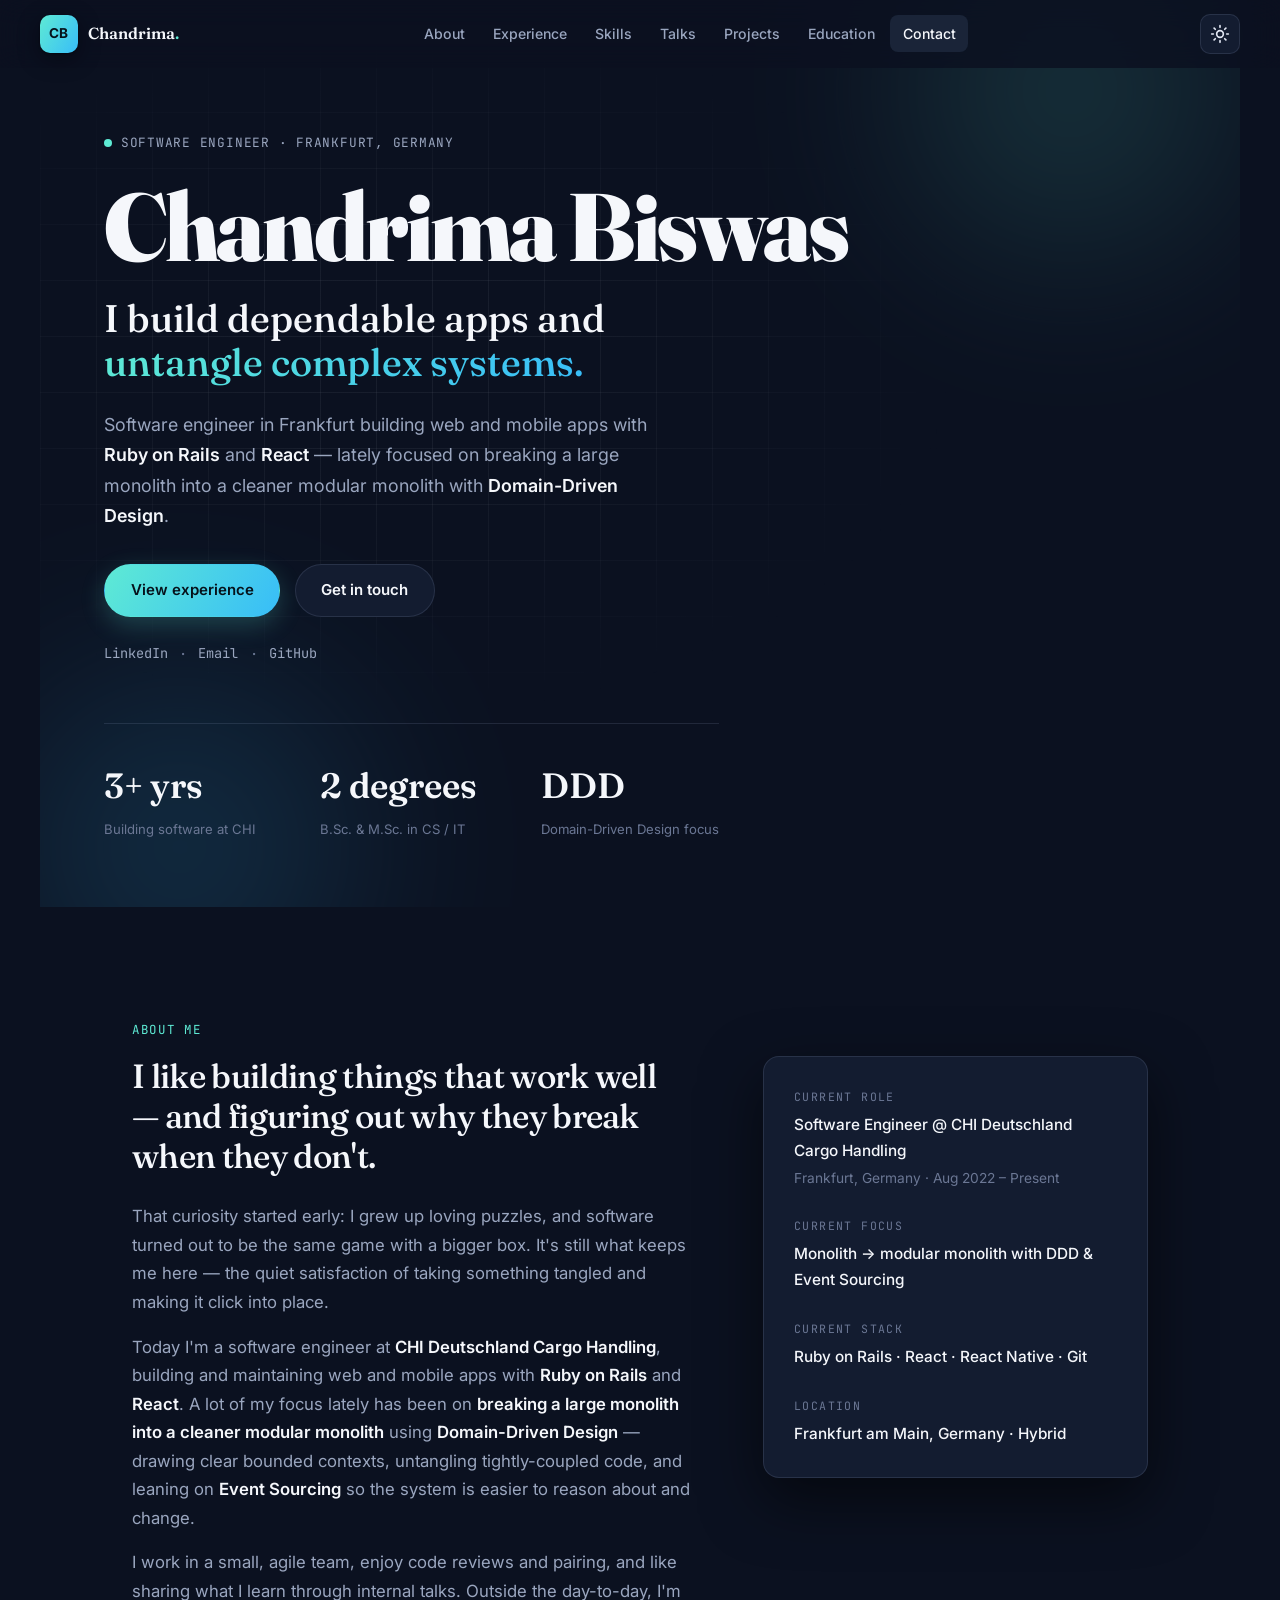
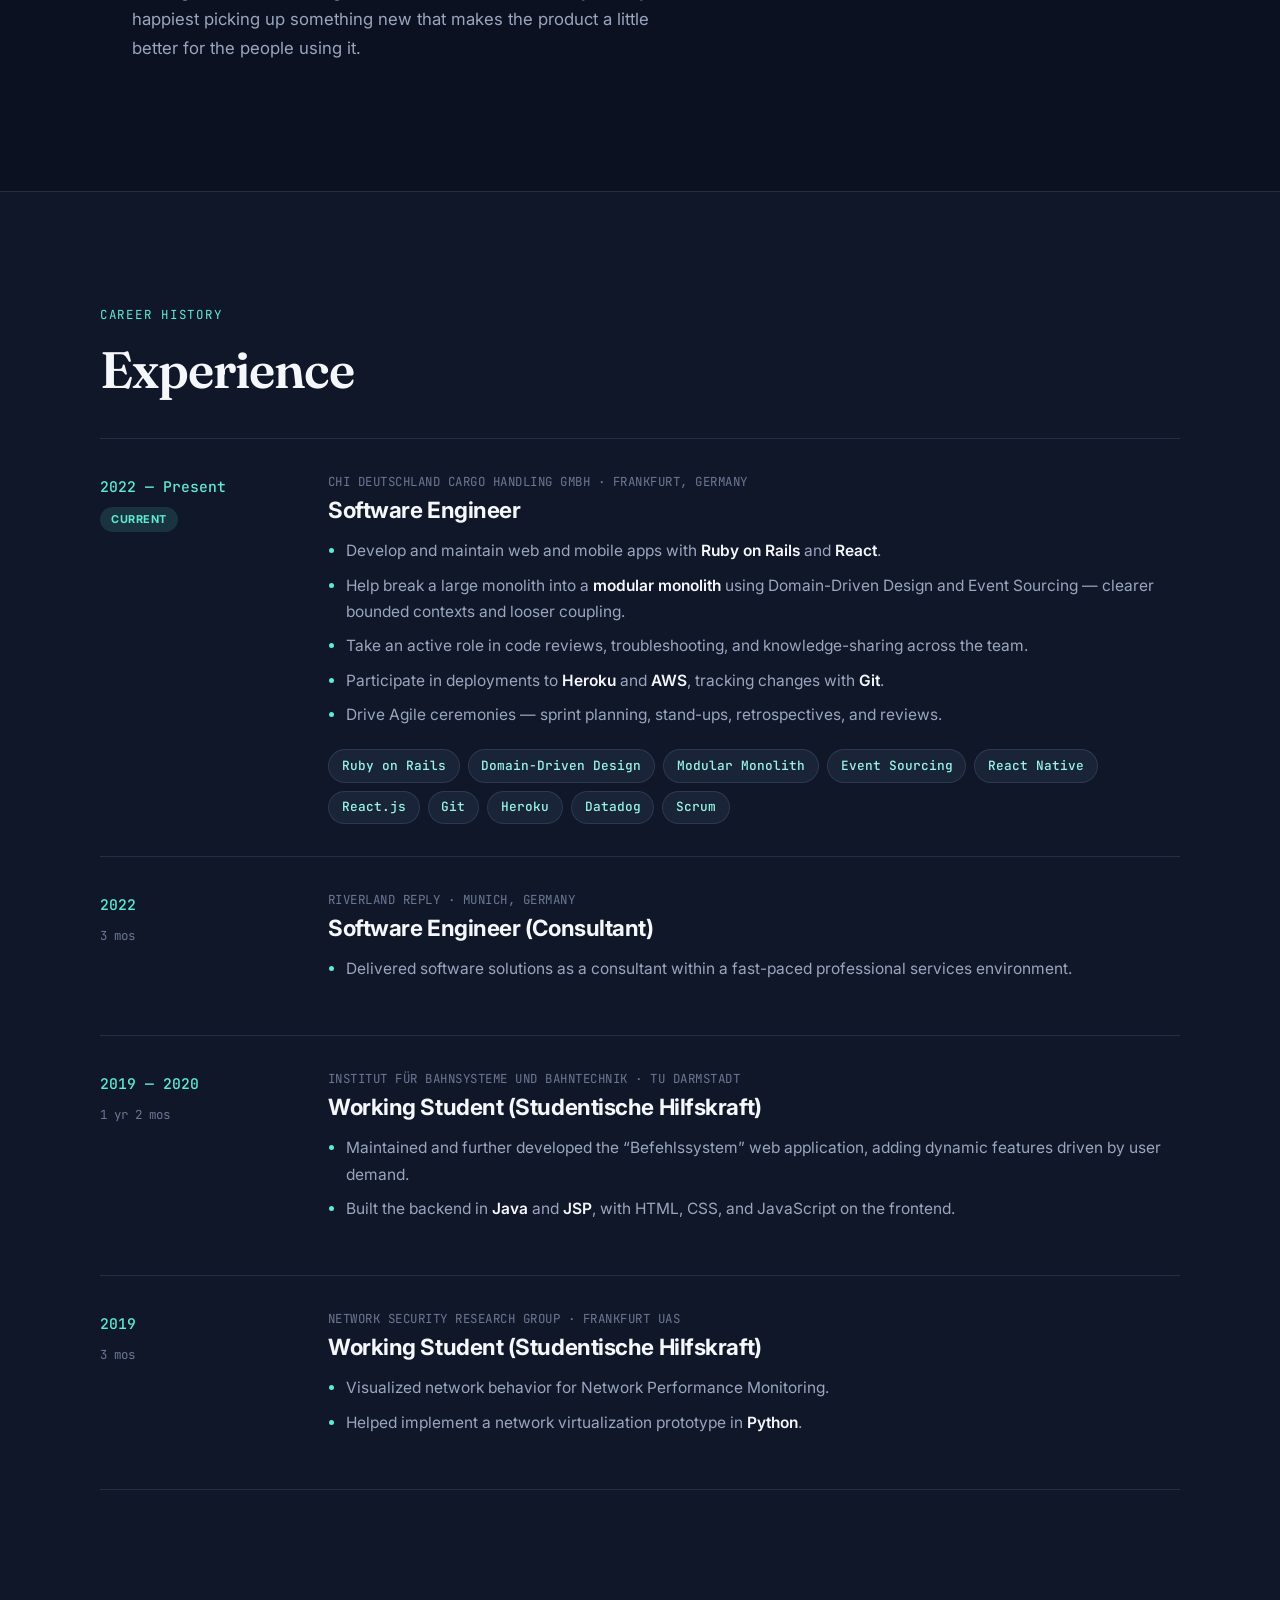
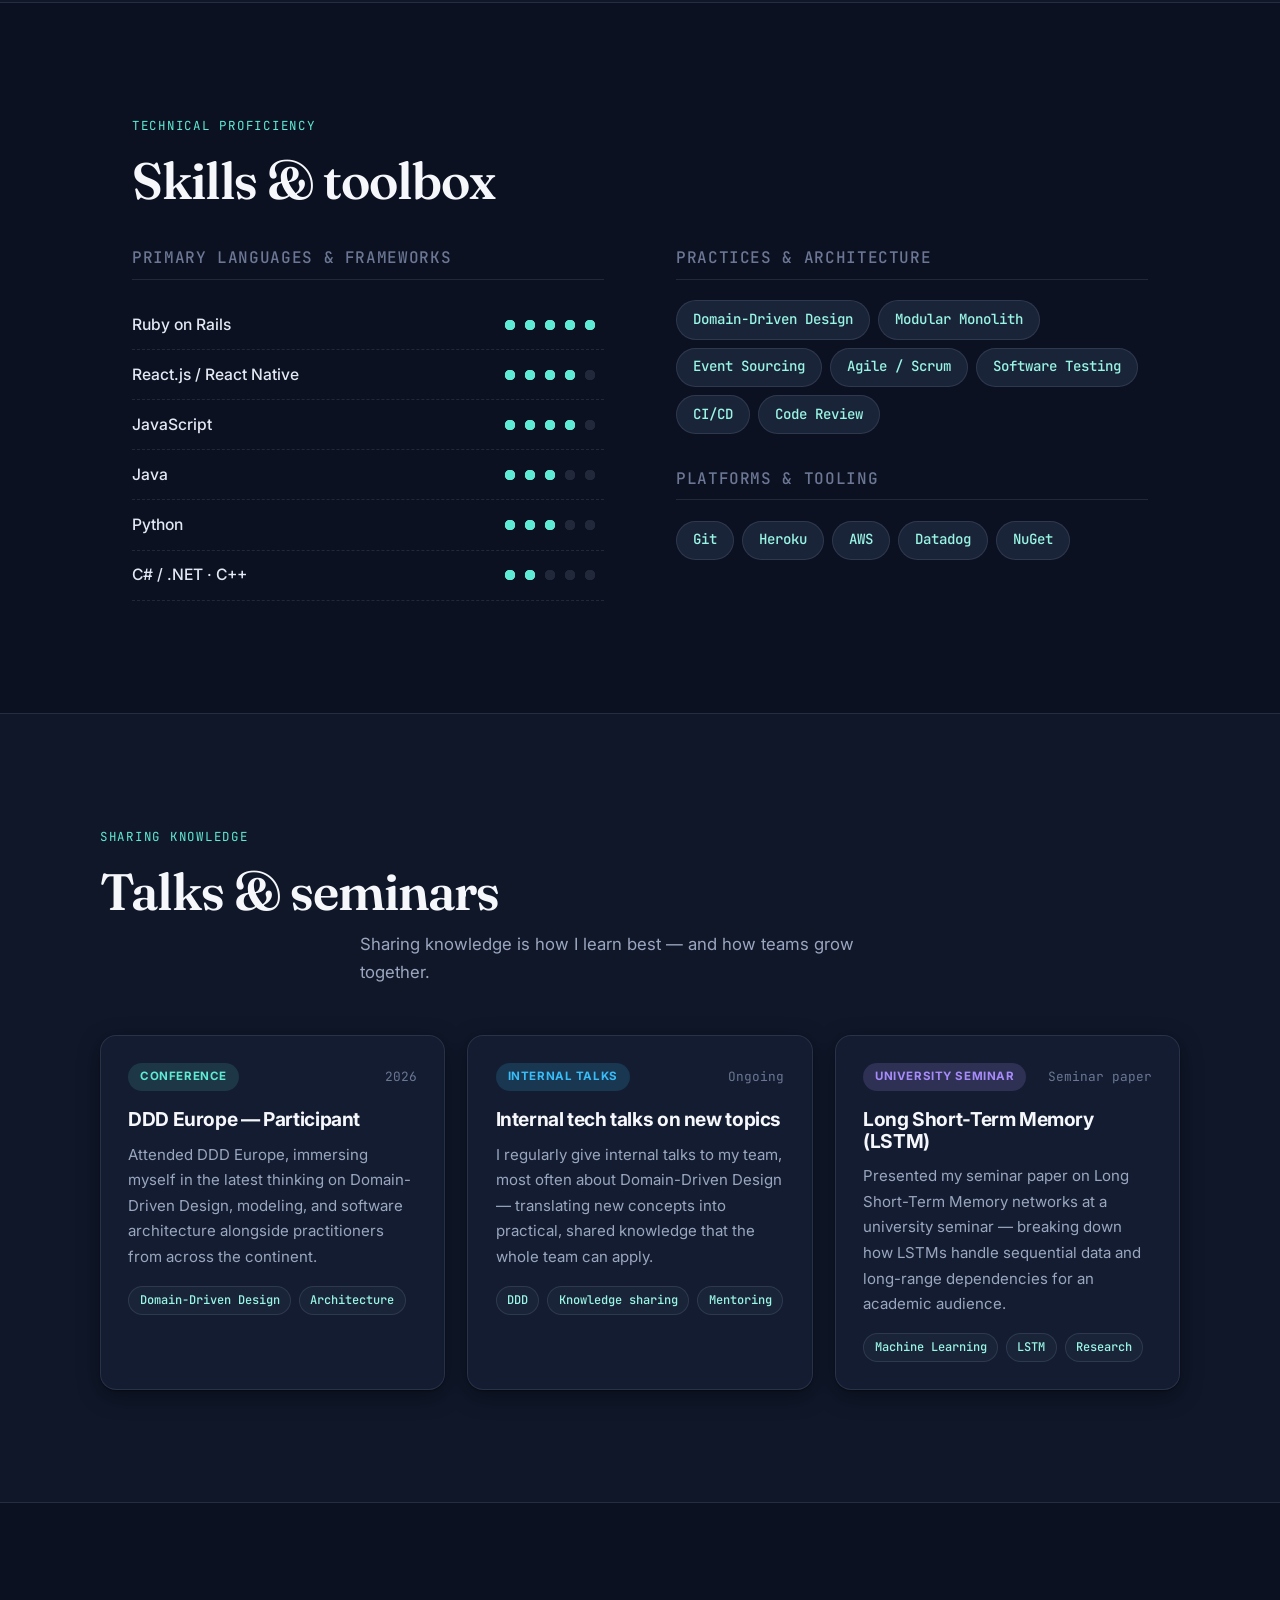
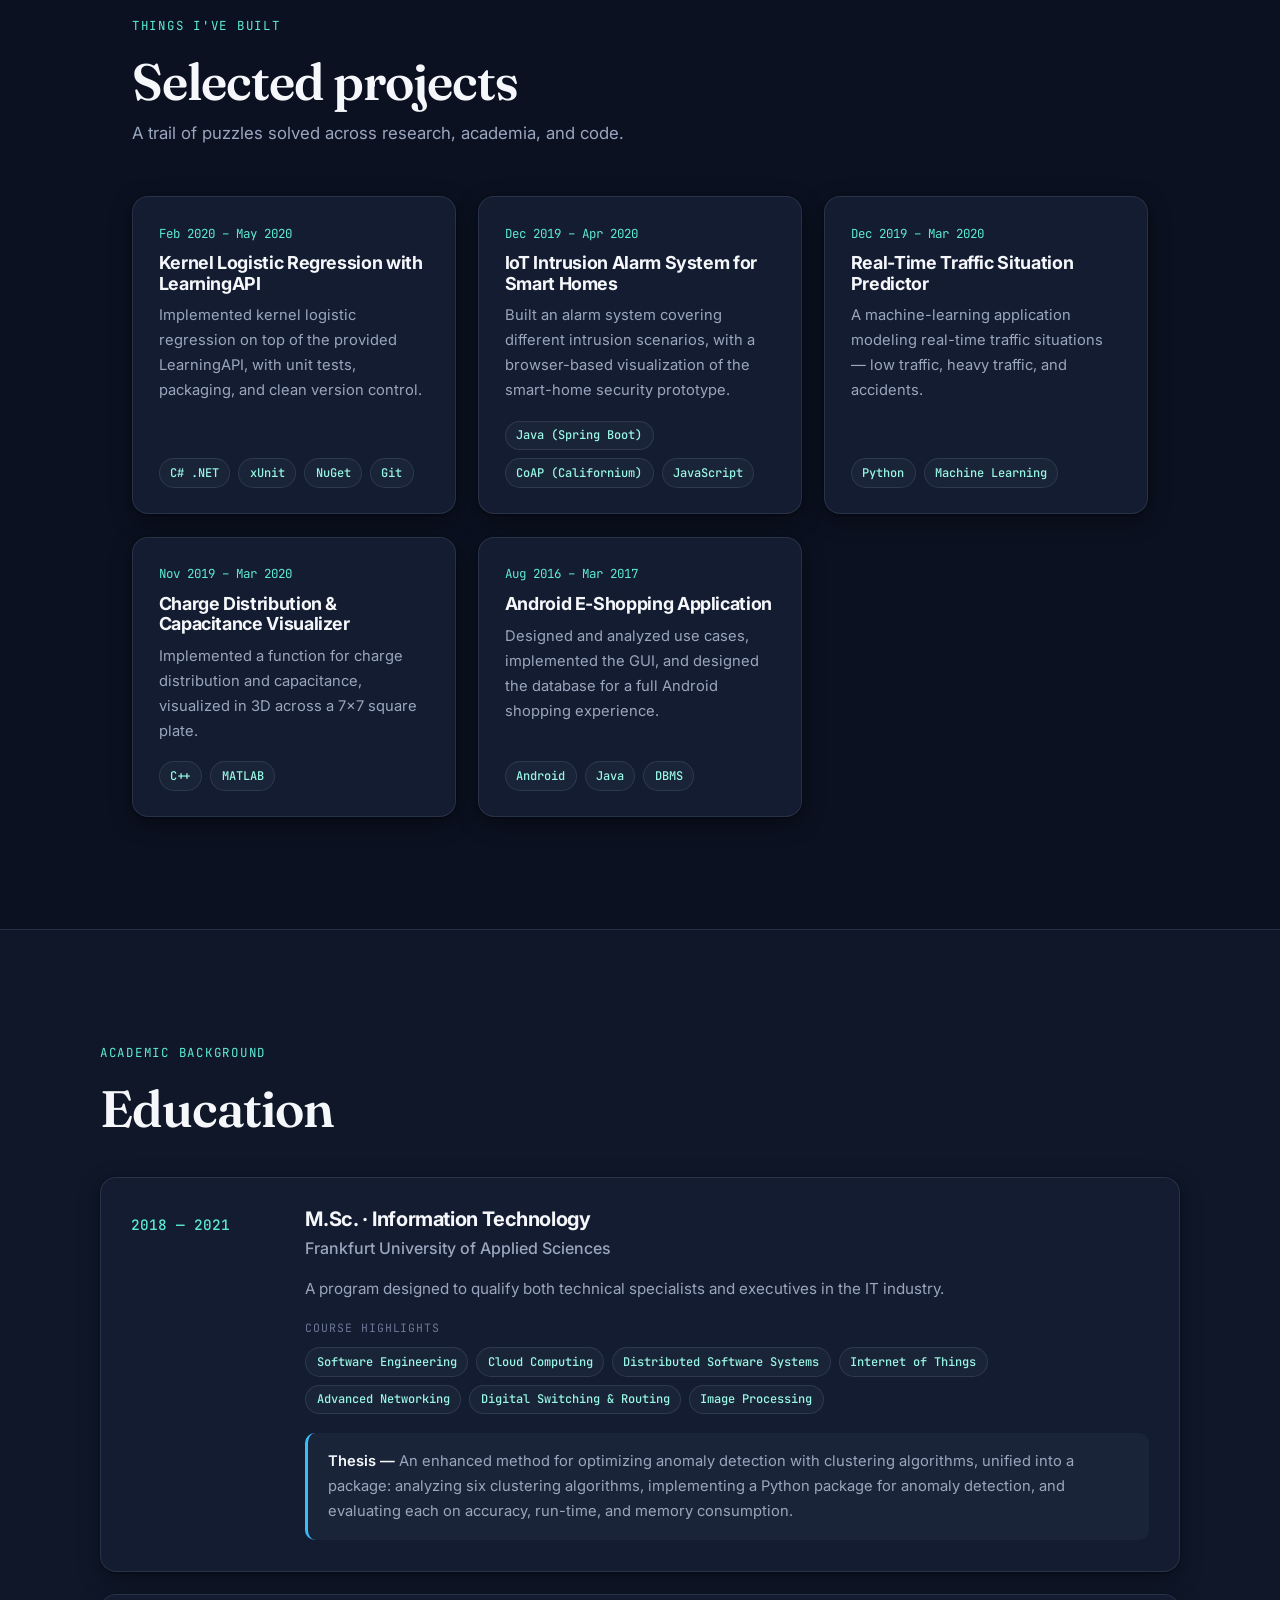
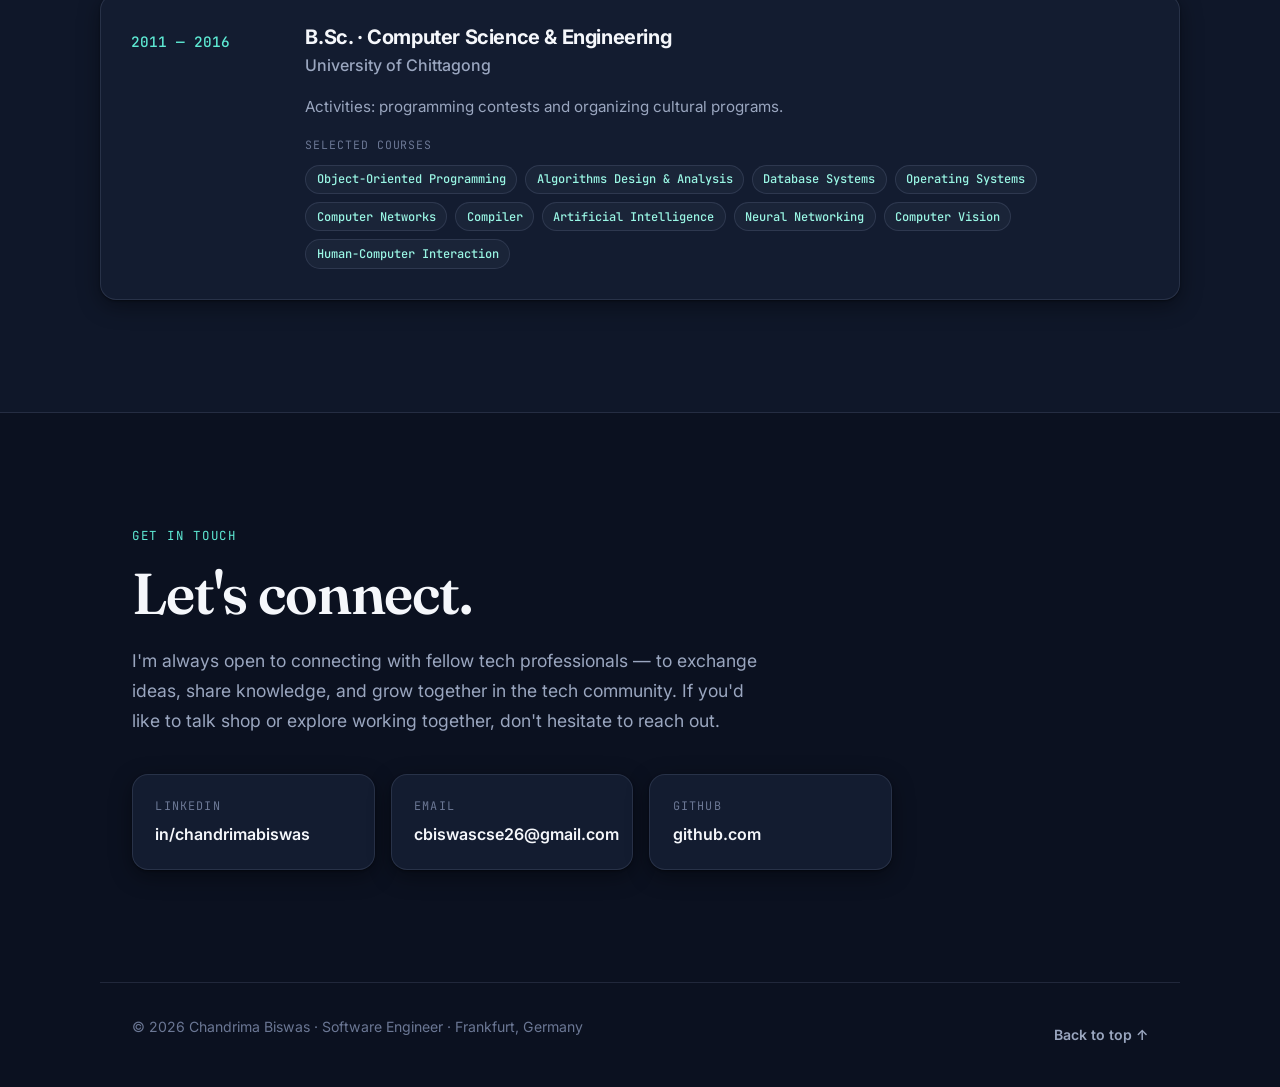
==== commit 655ef7e7: "Update displayed contact email in index.html" ====
--- a/index.html
+++ b/index.html
@@ -12,7 +12,7 @@
     <link rel="preconnect" href="https://fonts.googleapis.com" />
     <link rel="preconnect" href="https://fonts.gstatic.com" crossorigin />
     <link
-      href="https://fonts.googleapis.com/css2?family=Fraunces:opsz,wght@9..144,400;9..144,500;9..144,600;9..144,700;9..144,900&family=Inter:wght@400;500;600;700&family=JetBrains+Mono:wght@400;500&display=swap"
+      href="https://fonts.googleapis.com/css2?family=Fraunces:opsz,wght@9..144,400;9..144,500;9..144,600;9..144,700;9..144,900&family=Inter:wght@400;500;600;700&family=JetBrains+Mono:wght@400;500&[...]"
       rel="stylesheet"
     />
     <link rel="stylesheet" href="styles.css" />
@@ -577,7 +577,7 @@
             </a>
             <a class="contact__card" href="mailto:hello@example.com">
               <span class="contact__card-label">Email</span>
-              <span class="contact__card-value">hello@example.com</span>
+              <span class="contact__card-value">cbiswascse26@gmail.com</span>
             </a>
             <a
               class="contact__card"
